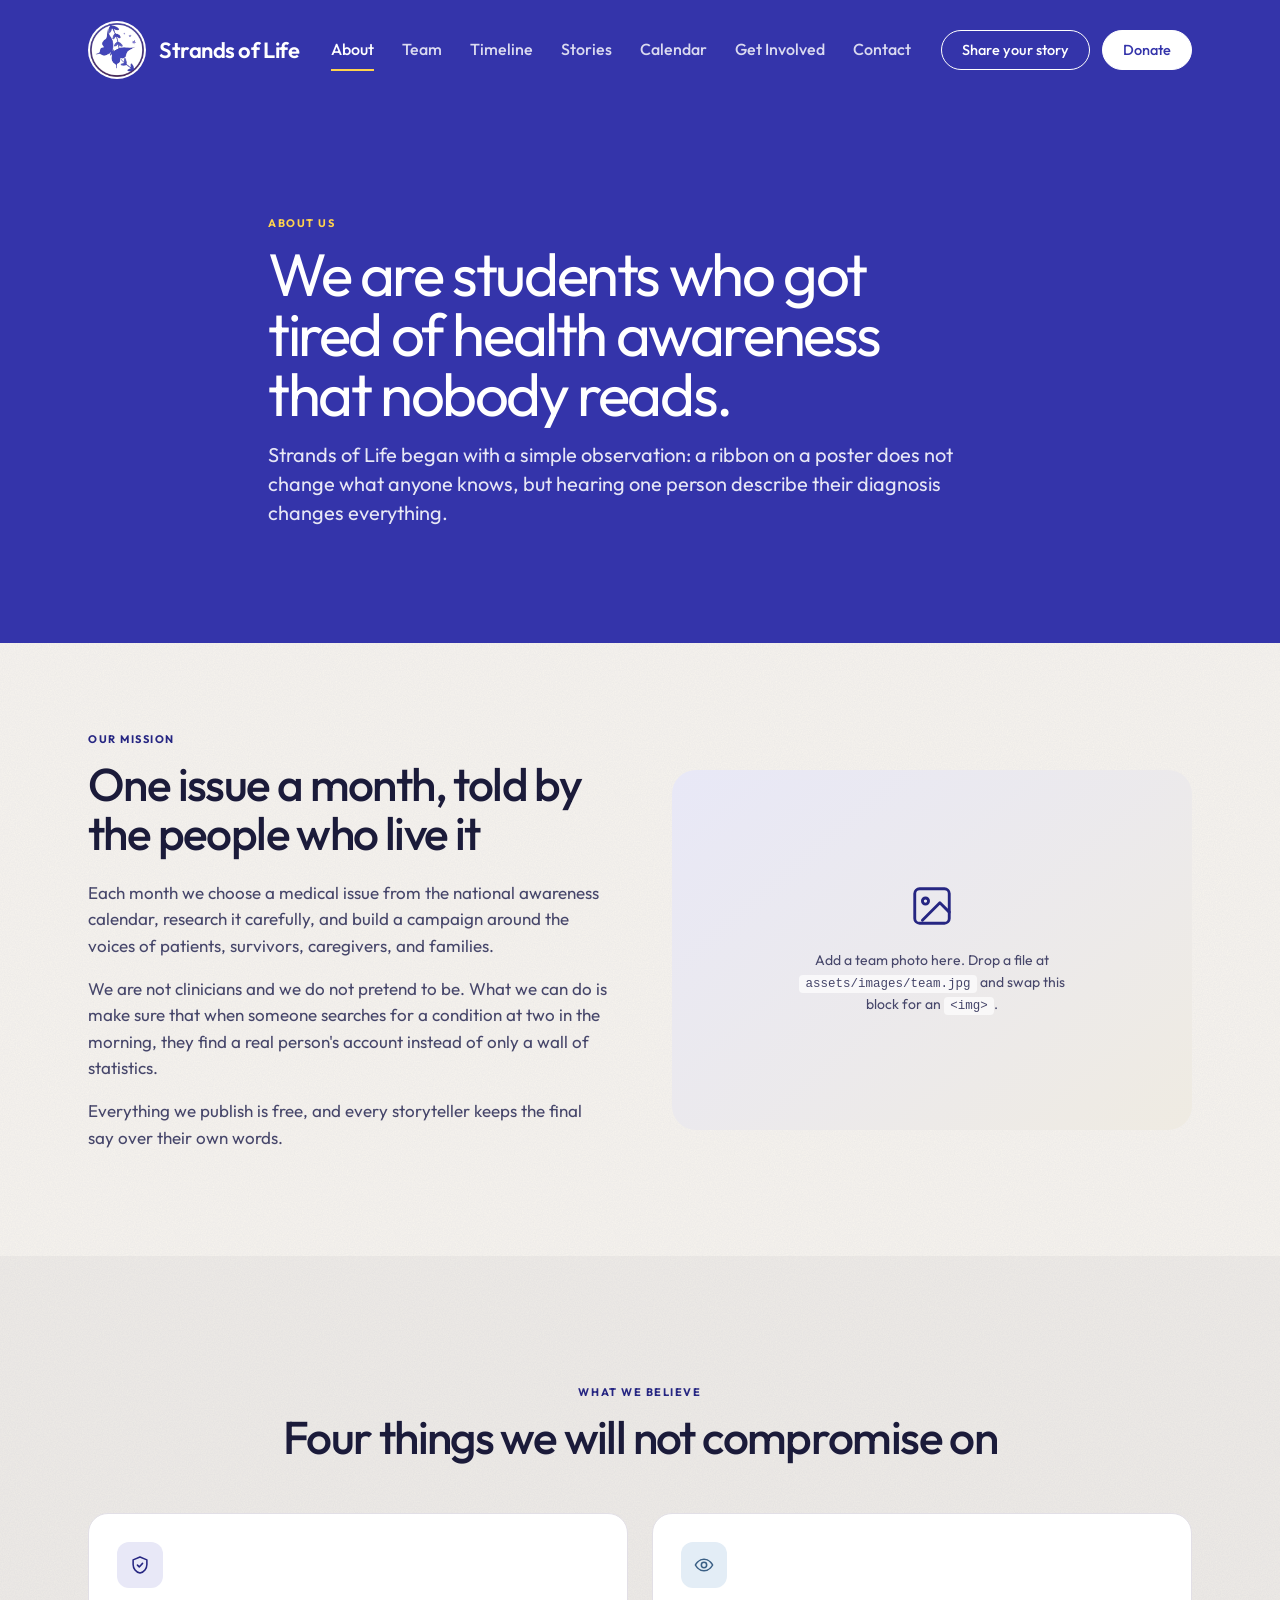
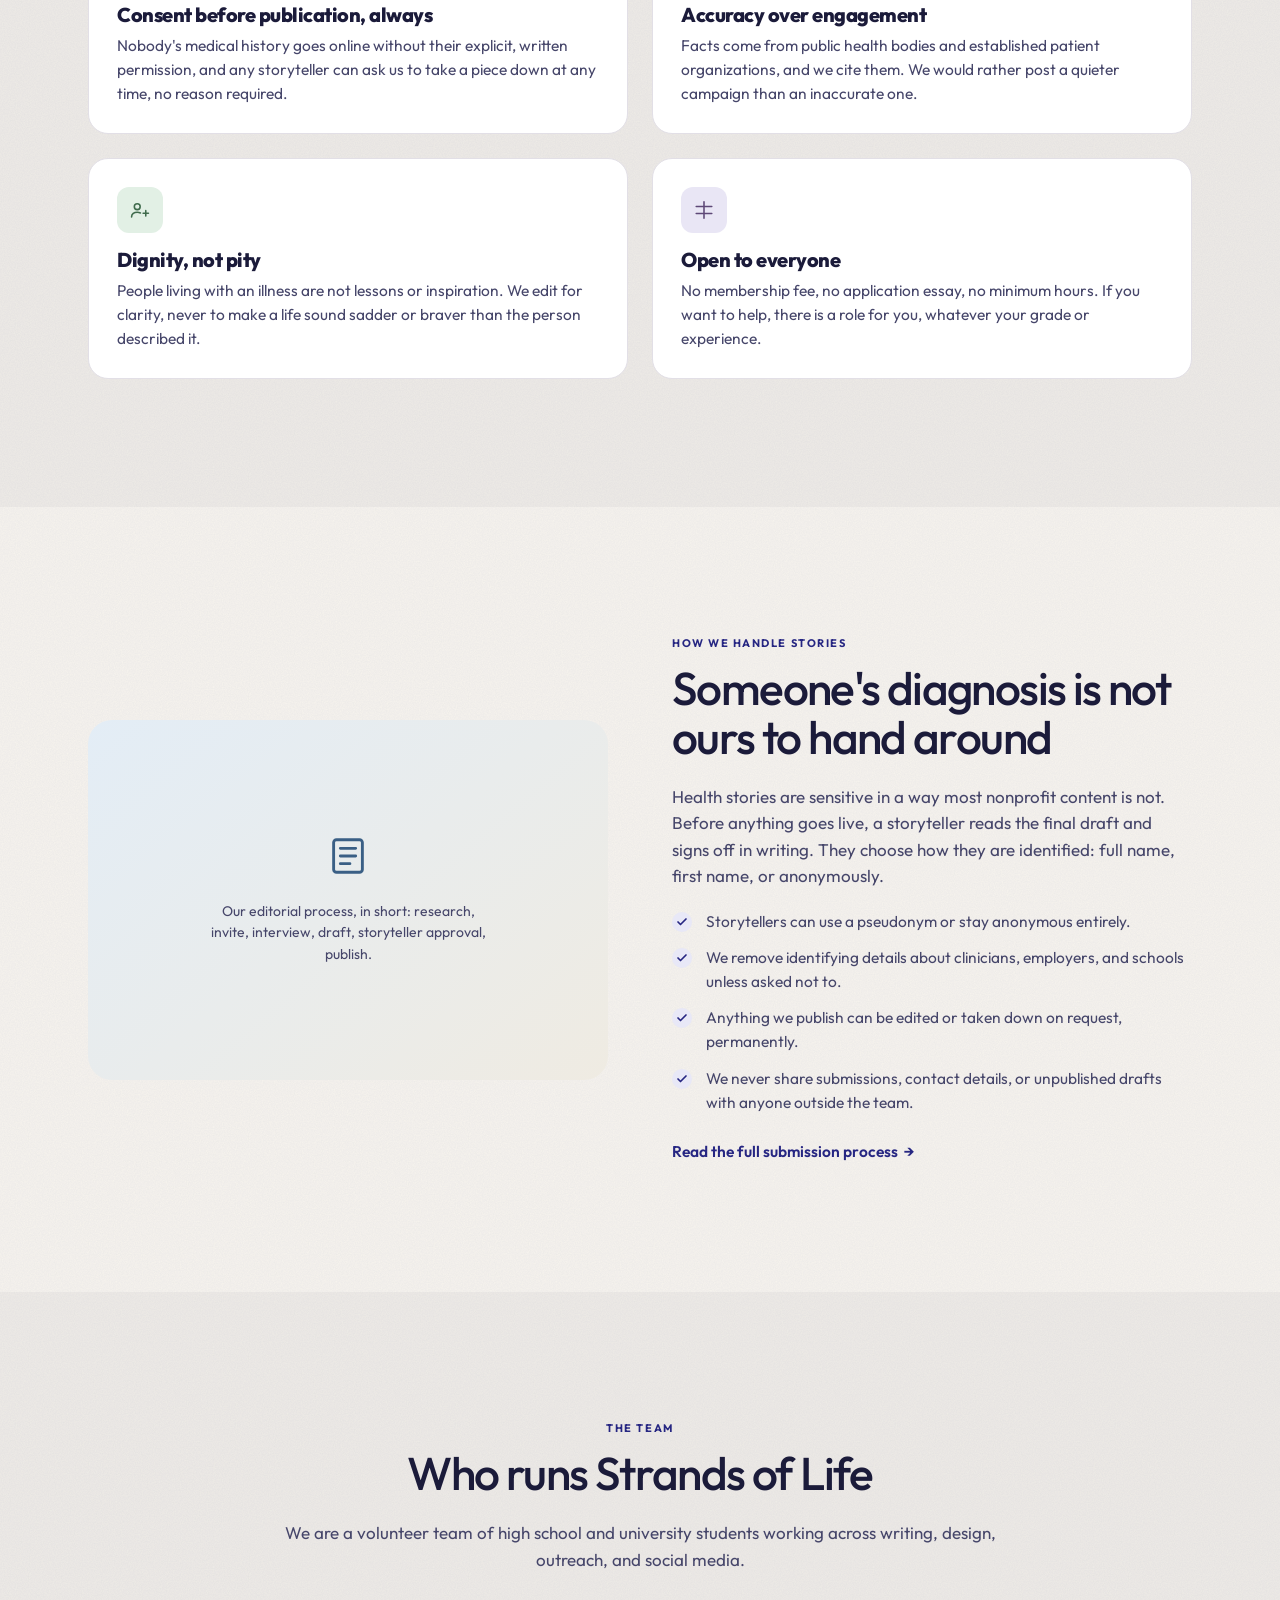
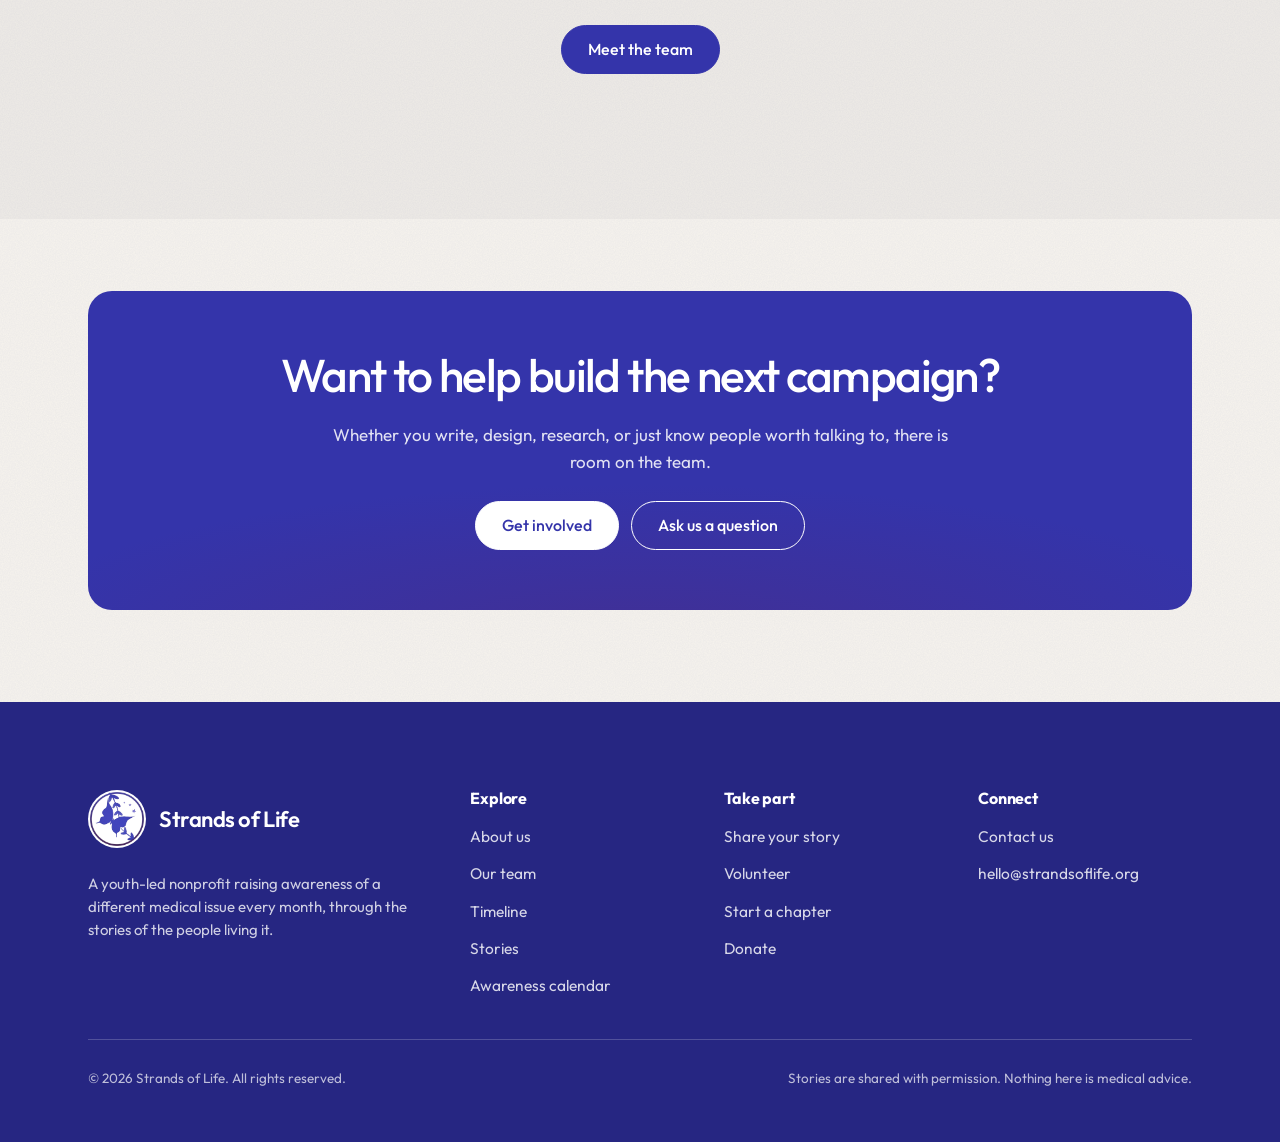
==== about.html @ f88068ee "Add the poster photos to the October 14 timeline entry The group photo with every poster leads the c" ====
<!DOCTYPE html>
<html lang="en">
<head>
<meta charset="UTF-8">
<meta name="viewport" content="width=device-width, initial-scale=1.0">
<title>About · Strands of Life</title>
<meta name="description" content="Who we are, what we believe, and how we handle the medical stories people trust us with.">
<link rel="icon" type="image/png" href="assets/images/logo.png">
<link rel="apple-touch-icon" href="assets/images/logo.png">
<link rel="preconnect" href="https://fonts.googleapis.com">
<link rel="preconnect" href="https://fonts.gstatic.com" crossorigin>
<link href="https://fonts.googleapis.com/css2?family=Outfit:wght@400;500;600;700;800&family=Libre+Baskerville:ital@1&display=swap" rel="stylesheet">
<meta name="theme-color" content="#3434AA">
<link rel="stylesheet" href="assets/css/style.css?v=9">
</head>
<body>

<a class="skip-link" href="#main-content">Skip to main content</a>

<header class="site-header">
  <nav class="nav">
    <a href="index.html" class="brand">
      <span class="brand-mark" aria-hidden="true"><img src="assets/images/logo.png" alt=""></span>
      Strands of Life
    </a>
    <ul class="nav-links">
      <li><a href="about.html">About</a></li>
      <li><a href="team.html">Team</a></li>
      <li><a href="timeline.html">Timeline</a></li>
      <li><a href="stories.html">Stories</a></li>
      <li><a href="calendar.html">Calendar</a></li>
      <li><a href="get-involved.html">Get Involved</a></li>
      <li><a href="contact.html">Contact</a></li>
      <li class="nav-only-mobile"><a href="share-your-story.html">Share your story</a></li>
      <li class="nav-only-mobile"><a href="get-involved.html">Join us</a></li>
      <li class="nav-only-mobile"><a href="https://hcb.hackclub.com/donations/start/strands-of-life" target="_blank" rel="noopener">Donate</a></li>
    </ul>
    <div class="nav-actions">
      <a href="share-your-story.html" class="btn btn-sm">Share your story</a>
      <a href="https://hcb.hackclub.com/donations/start/strands-of-life" class="btn btn-sm btn-donate" target="_blank" rel="noopener">Donate</a>
      <button class="nav-toggle" aria-label="Toggle menu" aria-expanded="false"><span></span></button>
    </div>
  </nav>
</header>

<main id="main-content">

  <section class="page-hero">
    <div class="container container-narrow">
      <p class="eyebrow">About us</p>
      <h1>We are students who got tired of health awareness that nobody reads.</h1>
      <p class="lede">Strands of Life began with a simple observation: a ribbon on a poster does not change what anyone knows, but hearing one person describe their diagnosis changes everything.</p>
    </div>
  </section>

  <section class="section-tight">
    <div class="container split">
      <div>
        <p class="eyebrow">Our mission</p>
        <h2>One issue a month, told by the people who live it</h2>
        <p>Each month we choose a medical issue from the national awareness calendar, research it carefully, and build a campaign around the voices of patients, survivors, caregivers, and families.</p>
        <p>We are not clinicians and we do not pretend to be. What we can do is make sure that when someone searches for a condition at two in the morning, they find a real person's account instead of only a wall of statistics.</p>
        <p>Everything we publish is free, and every storyteller keeps the final say over their own words.</p>
      </div>
      <div class="split-media">
        <div>
          <svg width="46" height="46" viewBox="0 0 24 24" fill="none" xmlns="http://www.w3.org/2000/svg">
            <rect x="3" y="3" width="18" height="18" rx="2.5" stroke="currentColor" stroke-width="1.5"/>
            <circle cx="8.6" cy="9.4" r="1.6" stroke="currentColor" stroke-width="1.5"/>
            <path d="M21 15.2l-4.9-4.9L7 19.4" stroke="currentColor" stroke-width="1.5" stroke-linecap="round" stroke-linejoin="round"/>
          </svg>
          <p>Add a team photo here. Drop a file at <code>assets/images/team.jpg</code> and swap this block for an <code>&lt;img&gt;</code>.</p>
        </div>
      </div>
    </div>
  </section>

  <section class="section section-alt">
    <div class="container">
      <div class="section-head center">
        <p class="eyebrow no-rule">What we believe</p>
        <h2>Four things we will not compromise on</h2>
      </div>

      <div class="grid cols-2">
        <article class="card reveal">
          <div class="card-icon" aria-hidden="true">
            <svg width="22" height="22" viewBox="0 0 24 24" fill="none" xmlns="http://www.w3.org/2000/svg">
              <path d="M12 3.2 4.5 6.4v5c0 4.4 3.1 8.4 7.5 9.4 4.4-1 7.5-5 7.5-9.4v-5L12 3.2Z" stroke="currentColor" stroke-width="1.7" stroke-linejoin="round"/>
              <path d="M9.2 12.1l2 2 3.6-3.9" stroke="currentColor" stroke-width="1.7" stroke-linecap="round" stroke-linejoin="round"/>
            </svg>
          </div>
          <h3>Consent before publication, always</h3>
          <p>Nobody's medical history goes online without their explicit, written permission, and any storyteller can ask us to take a piece down at any time, no reason required.</p>
        </article>

        <article class="card reveal">
          <div class="card-icon sky" aria-hidden="true">
            <svg width="22" height="22" viewBox="0 0 24 24" fill="none" xmlns="http://www.w3.org/2000/svg">
              <path d="M2.6 12S6 5.8 12 5.8 21.4 12 21.4 12 18 18.2 12 18.2 2.6 12 2.6 12Z" stroke="currentColor" stroke-width="1.7" stroke-linejoin="round"/>
              <circle cx="12" cy="12" r="2.9" stroke="currentColor" stroke-width="1.7"/>
            </svg>
          </div>
          <h3>Accuracy over engagement</h3>
          <p>Facts come from public health bodies and established patient organizations, and we cite them. We would rather post a quieter campaign than an inaccurate one.</p>
        </article>

        <article class="card reveal">
          <div class="card-icon sage" aria-hidden="true">
            <svg width="22" height="22" viewBox="0 0 24 24" fill="none" xmlns="http://www.w3.org/2000/svg">
              <circle cx="9" cy="8.4" r="3.2" stroke="currentColor" stroke-width="1.7"/>
              <path d="M2.8 19.6c0-3.3 2.8-5.2 6.2-5.2 1.3 0 2.5.3 3.5.8" stroke="currentColor" stroke-width="1.7" stroke-linecap="round"/>
              <path d="M15.4 15.6h5.8M18.3 12.7v5.8" stroke="currentColor" stroke-width="1.7" stroke-linecap="round"/>
            </svg>
          </div>
          <h3>Dignity, not pity</h3>
          <p>People living with an illness are not lessons or inspiration. We edit for clarity, never to make a life sound sadder or braver than the person described it.</p>
        </article>

        <article class="card reveal">
          <div class="card-icon plum" aria-hidden="true">
            <svg width="22" height="22" viewBox="0 0 24 24" fill="none" xmlns="http://www.w3.org/2000/svg">
              <path d="M12 3v18M3.5 8.2h17M3.5 15.8h17" stroke="currentColor" stroke-width="1.7" stroke-linecap="round"/>
            </svg>
          </div>
          <h3>Open to everyone</h3>
          <p>No membership fee, no application essay, no minimum hours. If you want to help, there is a role for you, whatever your grade or experience.</p>
        </article>
      </div>
    </div>
  </section>

  <section class="section">
    <div class="container split">
      <div class="split-media" style="background: linear-gradient(140deg, var(--sky-tint), var(--bg-alt)); color: #3A5F85;">
        <div>
          <svg width="46" height="46" viewBox="0 0 24 24" fill="none" xmlns="http://www.w3.org/2000/svg">
            <path d="M6 3.5h12a1.5 1.5 0 0 1 1.5 1.5v14a1.5 1.5 0 0 1-1.5 1.5H6A1.5 1.5 0 0 1 4.5 19V5A1.5 1.5 0 0 1 6 3.5Z" stroke="currentColor" stroke-width="1.5"/>
            <path d="M8 8h8M8 12h8M8 16h5" stroke="currentColor" stroke-width="1.5" stroke-linecap="round"/>
          </svg>
          <p>Our editorial process, in short: research, invite, interview, draft, storyteller approval, publish.</p>
        </div>
      </div>
      <div>
        <p class="eyebrow">How we handle stories</p>
        <h2>Someone's diagnosis is not ours to hand around</h2>
        <p>Health stories are sensitive in a way most nonprofit content is not. Before anything goes live, a storyteller reads the final draft and signs off in writing. They choose how they are identified: full name, first name, or anonymously.</p>
        <ul class="check-list" style="margin: 20px 0 24px;">
          <li>Storytellers can use a pseudonym or stay anonymous entirely.</li>
          <li>We remove identifying details about clinicians, employers, and schools unless asked not to.</li>
          <li>Anything we publish can be edited or taken down on request, permanently.</li>
          <li>We never share submissions, contact details, or unpublished drafts with anyone outside the team.</li>
        </ul>
        <a href="share-your-story.html" class="link-arrow">Read the full submission process</a>
      </div>
    </div>
  </section>

  <section class="section section-alt">
    <div class="container">
      <div class="section-head center">
        <p class="eyebrow no-rule">The team</p>
        <h2>Who runs Strands of Life</h2>
        <p>We are a volunteer team of high school and university students working across writing, design, outreach, and social media.</p>
      </div>

      <p class="text-center reveal"><a href="team.html" class="btn btn-primary">Meet the team</a></p>
    </div>
  </section>

  <section class="section-tight" style="padding: 72px 0 92px;">
    <div class="container">
      <div class="cta-band reveal">
        <h2>Want to help build the next campaign?</h2>
        <p>Whether you write, design, research, or just know people worth talking to, there is room on the team.</p>
        <div class="cta-actions">
          <a href="get-involved.html" class="btn btn-accent">Get involved</a>
          <a href="contact.html" class="btn btn-light">Ask us a question</a>
        </div>
      </div>
    </div>
  </section>

</main>

<footer class="site-footer">
  <div class="container">
    <div class="footer-grid">
      <div>
        <a href="index.html" class="brand">
          <span class="brand-mark" aria-hidden="true"><img src="assets/images/logo.png" alt=""></span>
          Strands of Life
        </a>
        <p class="footer-blurb">A youth-led nonprofit raising awareness of a different medical issue every month, through the stories of the people living it.</p>
      </div>
      <div class="footer-col">
        <h4>Explore</h4>
        <ul>
          <li><a href="about.html">About us</a></li>
          <li><a href="team.html">Our team</a></li>
          <li><a href="timeline.html">Timeline</a></li>
          <li><a href="stories.html">Stories</a></li>
          <li><a href="calendar.html">Awareness calendar</a></li>
        </ul>
      </div>
      <div class="footer-col">
        <h4>Take part</h4>
        <ul>
          <li><a href="share-your-story.html">Share your story</a></li>
          <li><a href="get-involved.html">Volunteer</a></li>
          <li><a href="get-involved.html#chapters">Start a chapter</a></li>
          <li><a href="https://hcb.hackclub.com/donations/start/strands-of-life" target="_blank" rel="noopener">Donate</a></li>
        </ul>
      </div>
      <div class="footer-col">
        <h4>Connect</h4>
        <ul>
          <li><a href="contact.html">Contact us</a></li>
          <li><a href="mailto:hello@strandsoflife.org">hello@strandsoflife.org</a></li>
        </ul>
      </div>
    </div>
    <div class="footer-bottom">
      <p>&copy; <span data-year>2026</span> Strands of Life. All rights reserved.</p>
      <p>Stories are shared with permission. Nothing here is medical advice.</p>
    </div>
  </div>
</footer>

<script src="assets/js/main.js?v=3" defer></script>
<script src="assets/js/analytics.js?v=2" defer></script>
</body>
</html>
---- assets/css/style.css ----
/* ==========================================================================
   Strands of Life — stylesheet

   One geometric sans (Outfit) from the 62px hero down to 11px labels, a serif
   italic (Libre Baskerville) for pull quotes and nothing else, pill buttons,
   and a page built as a sequence of full-bleed colour bands: indigo, paper,
   indigo, paper. The indigo is the logo's own — sampled from the butterfly —
   and the gold is the one loud accent, spent on big numbers, one word in a
   heading and the outline of the action cards.

   Everything colour lives in :root; retoning the site is an edit to the three
   --brand lines. The month tones (rose / sage / sky / plum) are deliberately
   outside the brand palette: a story tag and a calendar card need to be
   tellable apart at a glance.
   ========================================================================== */

:root {
  /* ---------- palette ---------- */
  /* Sampled from the mark: the butterfly is #3030A8, the ring runs to violet. */
  --brand: #3434AA;
  --brand-deep: #262682;
  --brand-darkest: #171756;
  /* The ring's violet, for the deeper sweep behind the action cards. */
  --violet: #4A2C86;
  /* Gold: numbers, the highlighted word in a heading, the card outlines. Rare
     on purpose — it stops working the moment it is a texture. */
  --gold: #FFD34D;
  --gold-deep: #E6B33F;

  /* Warm paper with a faint grain, so the light sections read as paper next
     to the indigo rather than as a blank screen. */
  --bg: #F7F4EE;
  --bg-alt: #EFEBE2;
  --paper: #FFFFFF;
  --ink: #1B1B3A;
  --ink-soft: #46466A;
  /* 5.2:1 on --bg: dates, captions, hints. */
  --muted: #62628A;
  --line: #E2DFE6;
  --line-strong: #CBC8D4;

  --accent: var(--brand);
  --accent-dark: var(--brand-deep);
  --accent-tint: #E8E8F7;

  /* Amber is kept for notices only — placeholder warnings and the crisis
     line — so a warning never reads as brand decoration. Distinct from the
     gold: darker, oranger, and always behind an icon in a bordered box. */
  --warn: #D99423;
  --warn-tint: #FBEDD3;
  --warn-line: #E6CFA3;
  --warn-ink: #6E4E12;

  /* Month tones. Each -ink clears 4.5:1 on its tint. */
  --rose: #C9636B;  --rose-tint: #FBE6E7;  --rose-ink: #A0454D;
  --sage: #5C8A6A;  --sage-tint: #E2F0E5;  --sage-ink: #3F6B4C;
  --sky: #4E7BA8;   --sky-tint: #E3EDF6;   --sky-ink: #3A5F85;
  --plum: #6E63A8;  --plum-tint: #E9E6F5;  --plum-ink: #5E4877;

  /* Rounder than before, and one big radius for anything photographic. */
  --radius-sm: 8px;
  --radius-md: 14px;
  --radius-lg: 20px;
  --radius-photo: 24px;
  --radius-pill: 30px;

  --shadow-sm: 0 1px 2px rgba(27, 27, 58, 0.04), 0 2px 8px rgba(27, 27, 58, 0.05);
  --shadow-md: 0 2px 6px rgba(27, 27, 58, 0.05), 0 12px 30px rgba(27, 27, 58, 0.08);
  --shadow-lg: 0 4px 10px rgba(27, 27, 58, 0.06), 0 24px 56px rgba(27, 27, 58, 0.12);

  --container: 1160px;

  --font-display: "Outfit", -apple-system, BlinkMacSystemFont, "Segoe UI", sans-serif;
  --font-body: "Outfit", -apple-system, BlinkMacSystemFont, "Segoe UI", sans-serif;
  /* The counterpoint. Italic, and only ever on a pull quote. */
  --font-serif: "Libre Baskerville", Georgia, "Times New Roman", serif;
}

* { box-sizing: border-box; }
html { scroll-behavior: smooth; }

/* ---------- accessibility ---------- */
:focus-visible { outline: 3px solid var(--gold); outline-offset: 3px; border-radius: 4px; }
.skip-link {
  position: absolute; left: 12px; top: -100px; z-index: 200;
  background: var(--brand-deep); color: #fff; padding: 12px 20px;
  border-radius: var(--radius-sm); font-size: 14.5px; font-weight: 600; transition: top 0.15s ease;
}
.skip-link:focus { top: 12px; }

@media (prefers-reduced-motion: reduce) {
  html { scroll-behavior: auto; }
  *, *::before, *::after {
    animation-duration: 0.01ms !important; animation-iteration-count: 1 !important;
    transition-duration: 0.01ms !important; scroll-behavior: auto !important;
  }
  .reveal { opacity: 1; transform: none; }
}

body {
  margin: 0;
  background-color: var(--bg);
  /* The grain: tiled fractal noise at ~7% over the paper. Only ever visible
     on the light sections; the indigo bands paint over it. */
  background-image: url("data:image/svg+xml,%3Csvg xmlns='http://www.w3.org/2000/svg' width='220' height='220'%3E%3Cfilter id='n'%3E%3CfeTurbulence type='fractalNoise' baseFrequency='0.85' numOctaves='2' stitchTiles='stitch'/%3E%3CfeColorMatrix values='0 0 0 0 0.1 0 0 0 0 0.1 0 0 0 0 0.25 0 0 0 0.07 0'/%3E%3C/filter%3E%3Crect width='100%25' height='100%25' filter='url(%23n)'/%3E%3C/svg%3E");
  color: var(--ink-soft);
  font-family: var(--font-body);
  font-size: 17px;
  line-height: 1.55;
  -webkit-font-smoothing: antialiased;
}
img { max-width: 100%; display: block; }

/* Big headings are light, not heavy: at 40–60px a regular weight with tight
   tracking reads as big and airy. Weight comes back as size drops, so card
   titles at 18–21px are extrabold. */
h1, h2, h3, h4 { font-family: var(--font-display); color: var(--ink); line-height: 1.05; margin: 0 0 0.5em; letter-spacing: -0.03em; }
h1 { font-size: clamp(38px, 5.2vw, 60px); font-weight: 400; letter-spacing: -0.04em; line-height: 1.0; }
h2 { font-size: clamp(30px, 4vw, 46px); font-weight: 500; letter-spacing: -0.035em; }
h3 { font-size: 20px; font-weight: 800; letter-spacing: -0.025em; }
h4 { font-weight: 700; letter-spacing: -0.02em; }
p { margin: 0 0 1em; }
a { color: inherit; text-decoration: none; }

.container { max-width: var(--container); margin: 0 auto; padding: 0 28px; }
.container-narrow { max-width: 800px; }

/* ---------- utility ---------- */
/* A small caps label above a card title or block: "OUR MISSION", "CHAPTERS". */
.eyebrow {
  display: block; font-family: var(--font-display); font-size: 11px; font-weight: 700;
  letter-spacing: 0.14em; text-transform: uppercase; color: var(--accent-dark); margin: 0 0 12px;
}
.lede { font-size: 20px; line-height: 1.45; color: var(--ink-soft); max-width: 62ch; }

/* Sections are tall. The alternation of indigo / paper does the separating,
   so there are no rules between them. */
.section { padding: clamp(80px, 10vw, 140px) 0; }
.section-tight { padding: clamp(56px, 7vw, 88px) 0; }
.section-alt { background: rgba(27, 27, 58, 0.04); }
.section-paper { background: var(--paper); }
/* Indigo band: everything on it is white. */
.section-brand { background: var(--brand); color: #fff; }
.section-brand h1, .section-brand h2, .section-brand h3, .section-brand h4 { color: #fff; }
.section-brand p, .section-brand .lede { color: rgba(255, 255, 255, 0.88); }
.section-brand .eyebrow { color: var(--gold); }
/* One word in gold, per heading, on dark grounds only. Plain <em>. */
.hero-banner h1 em, .section-brand h2 em, .page-hero h1 em, .cta-band h2 em, .action-section h2 em { font-style: normal; color: var(--gold); }

.section-head { max-width: 720px; margin-bottom: 52px; }
.section-head.center { margin-left: auto; margin-right: auto; text-align: center; }
.section-head p:last-child { margin-bottom: 0; }
.text-center { text-align: center; }

/* ---------- buttons ---------- */
/* Pills, all of them. 1px border on every variant so filled and outlined sit
   at the same height; no shadow, no hover lift. */
.btn {
  display: inline-flex; align-items: center; justify-content: center; gap: 8px;
  padding: 14px 26px; border-radius: var(--radius-pill);
  font-family: var(--font-display); font-weight: 500; font-size: 16px; line-height: 1.2;
  border: 1px solid transparent; cursor: pointer; white-space: nowrap;
  transition: background 0.15s ease, border-color 0.15s ease, color 0.15s ease;
}
.btn-primary, .btn-accent { background: var(--accent); color: #fff; border-color: var(--accent); }
.btn-primary:hover, .btn-accent:hover { background: var(--accent-dark); border-color: var(--accent-dark); }
.btn-outline { background: transparent; color: var(--ink); border-color: var(--ink); }
.btn-outline:hover { background: var(--ink); color: #fff; }
/* On a dark ground: outlined white, and solid white with indigo text. */
.btn-light, .btn-on-dark { background: transparent; color: #fff; border-color: #fff; }
.btn-light:hover, .btn-on-dark:hover { background: #fff; color: var(--brand); }
.btn-on-image { background: #fff; color: var(--brand); border-color: #fff; }
.btn-on-image:hover { background: var(--gold); border-color: var(--gold); color: var(--brand-darkest); }
.section-brand .btn-outline { color: #fff; border-color: #fff; }
.section-brand .btn-outline:hover { background: #fff; color: var(--brand); }
.section-brand .btn-primary, .section-brand .btn-accent { background: #fff; color: var(--brand); border-color: #fff; }
.section-brand .btn-primary:hover, .section-brand .btn-accent:hover { background: var(--gold); border-color: var(--gold); color: var(--brand-darkest); }
.btn-sm { padding: 10px 20px; font-size: 14.5px; }
.btn-block { width: 100%; white-space: normal; text-align: center; }

.link-arrow { display: inline-flex; align-items: center; gap: 6px; font-weight: 600; font-size: 15.5px; color: var(--accent-dark); }
.link-arrow::after { content: "\2192"; transition: transform 0.16s ease; }
.link-arrow:hover::after { transform: translateX(3px); }

/* ---------- header / nav ---------- */
/* Solid indigo bar, 100px, white throughout. */
.site-header { position: sticky; top: 0; z-index: 100; background: var(--brand); }
.nav { max-width: var(--container); margin: 0 auto; padding: 21px 28px; display: flex; align-items: center; gap: 24px; }
.brand { display: inline-flex; align-items: center; gap: 13px; font-family: var(--font-display); font-weight: 600; font-size: 22px; letter-spacing: -0.02em; color: #fff; white-space: nowrap; }
/* The mark's outer edge is its violet ring, so the cropped PNG is itself the
   disc: it fills the box with a 2px inset that keeps antialiasing off the
   edge, and the white behind it fills the ring's interior. Never recolour it. */
.brand-mark { width: 58px; height: 58px; border-radius: 50%; background: #fff; display: grid; place-items: center; flex: none; overflow: hidden; position: relative; }
.brand-mark img { position: absolute; inset: 0; width: 100%; height: 100%; object-fit: contain; padding: 2px; max-width: none; }
.nav-links { list-style: none; display: flex; gap: 28px; margin: 0 auto 0 8px; padding: 0; }
.nav-links a { display: inline-flex; align-items: center; padding: 8px 0; border-bottom: 2px solid transparent; font-size: 16px; font-weight: 500; color: rgba(255, 255, 255, 0.82); transition: color 0.15s ease, border-color 0.15s ease; }
.nav-links a:hover, .nav-links a.is-active { color: #fff; border-color: var(--gold); }
.nav-actions { display: flex; align-items: center; gap: 12px; }
.nav-actions .btn { color: #fff; border-color: #fff; background: transparent; }
.nav-actions .btn:hover { background: #fff; color: var(--brand); }
.nav-toggle { display: none; width: 42px; height: 42px; border: 1px solid rgba(255, 255, 255, 0.5); border-radius: var(--radius-sm); background: transparent; cursor: pointer; position: relative; }
.nav-toggle span, .nav-toggle span::before, .nav-toggle span::after {
  position: absolute; left: 50%; width: 18px; height: 2px; background: #fff; border-radius: 2px;
  transform: translateX(-50%); transition: transform 0.18s ease, opacity 0.18s ease;
}
.nav-toggle span { top: 50%; margin-top: -1px; }
.nav-toggle span::before { content: ""; top: -6px; left: 0; transform: none; }
.nav-toggle span::after { content: ""; top: 6px; left: 0; transform: none; }
.nav-open .nav-toggle span { background: transparent; }
.nav-open .nav-toggle span::before { transform: translateY(6px) rotate(45deg); }
.nav-open .nav-toggle span::after { transform: translateY(-6px) rotate(-45deg); }
.nav-only-mobile { display: none; }

/* ---------- the mark as a watermark ---------- */
/* The one image the site has, used faint and white behind the dark bands.
   A background rather than an <img>, so it never collides with the tile
   rules that position a real photograph. */
.tile-mark {
  position: absolute; z-index: -1; pointer-events: none; user-select: none;
  background: url("../images/logo.png") center / contain no-repeat;
  filter: brightness(0) invert(1);
}

/* ---------- homepage hero (indigo band, no photograph) ---------- */
.hero-banner {
  position: relative; isolation: isolate; overflow: hidden;
  background: var(--brand); color: #fff;
  padding: clamp(72px, 9vw, 120px) 0 clamp(88px, 10vw, 128px);
}
.hero-mark {
  position: absolute; z-index: -1; right: -6%; top: -12%;
  width: clamp(420px, 52vw, 760px); aspect-ratio: 1; opacity: 0.09;
  filter: brightness(0) invert(1); pointer-events: none; user-select: none;
}
.hero-mark img { width: 100%; height: 100%; object-fit: contain; }
.hero-banner::after {
  content: ""; position: absolute; inset: 0; z-index: -2; pointer-events: none;
  background: radial-gradient(900px 600px at 85% 20%, rgba(74, 44, 134, 0.55), transparent 70%);
}
.hero-grid { position: relative; display: grid; grid-template-columns: 1.15fr 0.85fr; gap: clamp(36px, 5vw, 72px); align-items: center; }
.hero-banner h1 { color: #fff; font-size: clamp(40px, 5.4vw, 62px); margin-bottom: 26px; text-wrap: balance; }
.hero-banner .eyebrow { color: var(--gold); }
.hero-banner .lede { color: rgba(255, 255, 255, 0.9); margin-bottom: 34px; }
.hero-actions { display: flex; flex-wrap: wrap; gap: 14px; }
.hero-banner .btn-outline { color: #fff; border-color: #fff; }
.hero-banner .btn-outline:hover { background: #fff; color: var(--brand); }
.hero-fineprint { position: absolute; right: 28px; bottom: 24px; margin: 0; font-size: 12.5px; color: rgba(255, 255, 255, 0.72); max-width: 340px; text-align: right; }
@media (max-width: 900px) {
  .hero-banner { display: flex; flex-wrap: wrap; }
  .hero-banner > .container { flex-basis: 100%; }
  .hero-fineprint { position: static; flex-basis: 100%; text-align: left; max-width: none; margin: 28px 0 0; padding: 0 28px; }
}

/* ---------- spotlight (this month's focus) ---------- */
/* Sits in the hero, on white, with the gold rule along its top edge. */
.spotlight { position: relative; background: var(--paper); color: var(--ink-soft); border-radius: var(--radius-photo); padding: 34px 32px 30px; box-shadow: 0 24px 60px rgba(23, 23, 86, 0.35); overflow: hidden; }
.spotlight::before { content: ""; position: absolute; left: 0; right: 0; top: 0; height: 6px; background: var(--gold); }
.spotlight-top { display: flex; align-items: center; justify-content: space-between; gap: 14px; margin-bottom: 16px; }
.spotlight-month { font-family: var(--font-display); font-size: 11px; font-weight: 700; letter-spacing: 0.14em; text-transform: uppercase; color: var(--accent-dark); }
.spotlight h2 { font-size: clamp(26px, 2.6vw, 34px); font-weight: 600; letter-spacing: -0.03em; margin-bottom: 12px; color: var(--ink); }
.spotlight p { font-size: 16px; margin-bottom: 18px; }
.spotlight-ribbon { width: 44px; height: 44px; border-radius: 50%; display: grid; place-items: center; background: var(--accent-tint); color: var(--accent-dark); flex: none; }

/* ---------- inner page header ---------- */
/* Every inner page opens on an indigo band, so the nav runs straight into it. */
.page-hero { background: var(--brand); color: #fff; padding: clamp(72px, 9vw, 120px) 0 clamp(64px, 8vw, 96px); }
.page-hero h1 { color: #fff; margin-bottom: 16px; max-width: 20ch; text-wrap: balance; }
.page-hero .lede { color: rgba(255, 255, 255, 0.88); }
.page-hero .eyebrow { color: var(--gold); }

/* ---------- badges & pills ---------- */
.pill { display: inline-flex; align-items: center; gap: 6px; padding: 5px 12px; border-radius: var(--radius-pill); font-family: var(--font-display); font-size: 11.5px; font-weight: 700; letter-spacing: 0.06em; text-transform: uppercase; background: var(--accent-tint); color: var(--accent-dark); }
.pill-rose { background: var(--rose-tint); color: var(--rose-ink); }
.pill-sage { background: var(--sage-tint); color: var(--sage-ink); }
.pill-sky { background: var(--sky-tint); color: var(--sky-ink); }
.pill-plum { background: var(--plum-tint); color: var(--plum-ink); }
.pill-quiet { background: var(--bg-alt); color: var(--ink-soft); }

/* ---------- grids & cards ---------- */
.grid { display: grid; gap: 24px; }
.cols-2 { grid-template-columns: repeat(2, 1fr); }
.cols-3 { grid-template-columns: repeat(3, 1fr); }
.cols-4 { grid-template-columns: repeat(4, 1fr); }
.card { background: var(--paper); border: 1px solid var(--line); border-radius: var(--radius-lg); padding: 28px; transition: transform 0.2s ease, box-shadow 0.2s ease, border-color 0.2s ease; }
.card h3 { margin-bottom: 8px; }
.card p { font-size: 15.5px; }
.card p:last-child { margin-bottom: 0; }
.card-hover:hover { transform: translateY(-3px); box-shadow: var(--shadow-md); border-color: var(--line-strong); }
.card-icon { width: 46px; height: 46px; border-radius: 12px; display: grid; place-items: center; background: var(--accent-tint); color: var(--accent-dark); margin-bottom: 16px; }
.card-icon.rose { background: var(--rose-tint); color: var(--rose-ink); }
.card-icon.sage { background: var(--sage-tint); color: var(--sage-ink); }
.card-icon.sky { background: var(--sky-tint); color: var(--sky-ink); }
.card-icon.plum { background: var(--plum-tint); color: var(--plum-ink); }

/* ---------- pull quote (serif italic; the one place the second face appears) ---------- */
.pullquote { max-width: 900px; margin: 0 auto; text-align: center; }
.pullquote blockquote { margin: 0 0 22px; }
.pullquote blockquote p { font-family: var(--font-serif); font-style: italic; font-size: clamp(24px, 3vw, 40px); line-height: 1.3; letter-spacing: -0.012em; color: var(--brand-deep); margin: 0; text-wrap: pretty; }
.pullquote figcaption { font-size: 15px; color: var(--muted); }
.pullquote figcaption strong { display: block; color: var(--ink); font-weight: 700; }
.quote-card { background: var(--paper); border: 1px solid var(--line); border-radius: var(--radius-photo); padding: 36px 40px; }
.quote-card blockquote { margin: 0 0 14px; font-family: var(--font-serif); font-style: italic; font-size: clamp(20px, 2.2vw, 26px); line-height: 1.4; color: var(--brand-deep); }
.quote-card cite { font-style: normal; font-size: 14px; color: var(--muted); }

/* ---------- stat mosaic (indigo tiles, huge gold numbers) ---------- */
/* Edge to edge, no gaps. There is no photography yet, so each tile carries a
   month tone under the indigo and the mark as a watermark. To put a
   photograph under a tile, add an <img> as its first child; the overlay is
   the same either way. */
.stat-mosaic { display: grid; grid-template-columns: repeat(3, 1fr); background: var(--brand-deep); }
.stat-tile { position: relative; isolation: isolate; min-height: clamp(280px, 32vw, 420px); display: flex; flex-direction: column; justify-content: flex-end; padding: clamp(28px, 3.4vw, 48px); color: #fff; overflow: hidden; }
.stat-tile > img { position: absolute; inset: 0; width: 100%; height: 100%; object-fit: cover; z-index: -3; }
.stat-tile::before { content: ""; position: absolute; inset: 0; z-index: -4; background: linear-gradient(160deg, var(--tone, var(--violet)), var(--brand-deep)); }
.stat-tile::after { content: ""; position: absolute; inset: 0; z-index: -2; background: linear-gradient(to top, rgba(23, 23, 86, 0.6), rgba(23, 23, 86, 0) 60%), var(--brand); mix-blend-mode: multiply; opacity: 0.82; }
.stat-tile.rose { --tone: var(--rose); } .stat-tile.sage { --tone: var(--sage); } .stat-tile.sky { --tone: var(--sky); } .stat-tile.plum { --tone: var(--plum); }
.stat-tile .tile-mark { right: -14%; top: -18%; width: 70%; aspect-ratio: 1; opacity: 0.14; }
.stat-num { font-family: var(--font-display); font-size: clamp(64px, 7.6vw, 104px); font-weight: 800; line-height: 0.9; letter-spacing: -0.05em; color: var(--gold); margin-bottom: 12px; }
.stat-label { font-size: clamp(16px, 1.5vw, 19px); font-weight: 500; line-height: 1.3; max-width: 24ch; margin: 0; color: #fff; }
/* The older figures strip, kept for any page still using it. */
.stat-strip { display: grid; gap: 24px; }
.stat-cell .stat-num { font-size: clamp(42px, 5vw, 58px); color: var(--brand-deep); }
.stat-cell .stat-label { color: var(--muted); font-size: 15px; }

/* ---------- steps ---------- */
/* Plain numerals, set large: the order is real information, so the number
   stays, but not in a circle. */
.steps { counter-reset: step; display: grid; gap: 28px; }
.step { display: grid; grid-template-columns: 56px 1fr; gap: 18px; align-items: start; }
.step-num { counter-increment: step; font-family: var(--font-display); font-size: 40px; font-weight: 800; line-height: 1; letter-spacing: -0.04em; color: var(--brand); }
.step-num::before { content: counter(step); }
.step h3 { margin: 4px 0 6px; }
.step p { margin-bottom: 0; font-size: 15.5px; }
.section-brand .step-num { color: var(--gold); }

/* ---------- twelve-month marquee (indigo strip) ---------- */
/* One scrolling row of the year's focuses, rendered from AWARENESS_MONTHS by
   main.js, which also clones the set and sets .is-live. Until then the names
   wrap as a centred row. */
.month-marquee { position: relative; padding: 26px 0; background: var(--brand-deep); color: #fff; }
.month-marquee .marquee-track { display: flex; flex-wrap: wrap; justify-content: center; gap: 16px 40px; margin: 0; padding: 0; list-style: none; }
.month-marquee .marquee-track li { font-family: var(--font-display); font-size: clamp(17px, 2vw, 24px); font-weight: 500; letter-spacing: -0.02em; white-space: nowrap; display: flex; align-items: center; gap: 40px; }
.month-marquee .marquee-track li b { font-weight: 700; color: var(--gold); margin-right: 10px; }
.month-marquee .marquee-track li::after { content: ""; width: 8px; height: 8px; border-radius: 50%; background: var(--gold); flex: none; }
.month-marquee.is-live { overflow: hidden; -webkit-mask-image: linear-gradient(to right, transparent, #000 8%, #000 92%, transparent); mask-image: linear-gradient(to right, transparent, #000 8%, #000 92%, transparent); }
.month-marquee.is-live .marquee-track { flex-wrap: nowrap; justify-content: flex-start; width: max-content; gap: 40px; animation: marquee-drift 60s linear infinite; will-change: transform; }
@keyframes marquee-drift { from { transform: translate3d(0, 0, 0); } to { transform: translate3d(calc(-100% / 3), 0, 0); } }
.month-marquee.is-live:hover .marquee-track, .month-marquee.is-live:focus-within .marquee-track, .month-marquee.is-live.is-paused .marquee-track { animation-play-state: paused; }
.marquee-pause { position: absolute; top: 50%; right: 12px; transform: translateY(-50%); z-index: 3; min-width: 30px; height: 30px; padding: 0 9px; border-radius: 999px; border: 1px solid rgba(255, 255, 255, 0.4); background: rgba(255, 255, 255, 0.14); color: #fff; font-size: 11px; line-height: 1; cursor: pointer; display: flex; align-items: center; justify-content: center; }
.marquee-pause:hover { background: rgba(255, 255, 255, 0.24); border-color: #fff; }
@media (prefers-reduced-motion: reduce) { .month-marquee.is-live .marquee-track { animation: none; } .month-marquee.is-live { overflow-x: auto; } }

/* ---------- awareness calendar ---------- */
.month-grid { display: grid; grid-template-columns: repeat(3, 1fr); gap: 22px; }
.month-card { position: relative; background: var(--paper); border: 1px solid var(--line); border-radius: var(--radius-lg); padding: 26px; transition: transform 0.2s ease, box-shadow 0.2s ease; }
.month-card:hover { transform: translateY(-3px); box-shadow: var(--shadow-md); }
.month-card .month-name { font-family: var(--font-display); font-size: 11px; font-weight: 700; letter-spacing: 0.14em; text-transform: uppercase; color: var(--muted); margin-bottom: 10px; }
.month-card h3 { font-size: 19px; margin-bottom: 8px; }
.month-card p { font-size: 15px; margin-bottom: 12px; }
.month-card .month-also { font-size: 13px; color: var(--muted); margin: 0; }
.month-card.is-current { border: 3px solid var(--gold); padding: 24px; }
.month-flag { display: none; position: absolute; top: -12px; left: 22px; padding: 4px 12px; border-radius: var(--radius-pill); background: var(--gold); color: var(--ink); font-family: var(--font-display); font-size: 11px; font-weight: 700; letter-spacing: 0.12em; text-transform: uppercase; }
.month-card.is-current .month-flag { display: block; }

/* ---------- stories ---------- */
.story-grid { display: grid; grid-template-columns: repeat(3, 1fr); gap: 24px; }
.story-card { display: flex; flex-direction: column; background: var(--paper); border: 1px solid var(--line); border-radius: var(--radius-photo); overflow: hidden; transition: transform 0.2s ease, box-shadow 0.2s ease; }
.story-card:hover { transform: translateY(-4px); box-shadow: var(--shadow-md); }
.story-thumb { height: 170px; background: linear-gradient(135deg, var(--accent-tint), var(--bg-alt)); display: grid; place-items: center; color: var(--accent-dark); }
.story-thumb.rose { background: linear-gradient(135deg, var(--rose-tint), var(--bg-alt)); color: var(--rose-ink); }
.story-thumb.sage { background: linear-gradient(135deg, var(--sage-tint), var(--bg-alt)); color: var(--sage-ink); }
.story-thumb.sky { background: linear-gradient(135deg, var(--sky-tint), var(--bg-alt)); color: var(--sky-ink); }
.story-thumb.plum { background: linear-gradient(135deg, var(--plum-tint), var(--bg-alt)); color: var(--plum-ink); }
.story-body { padding: 22px 24px 24px; display: flex; flex-direction: column; flex: 1; }
.story-body h3 { font-size: 19px; margin: 12px 0 8px; }
.story-body p { font-size: 15px; }
.story-meta { margin-top: auto; padding-top: 14px; font-size: 13.5px; color: var(--muted); border-top: 1px solid var(--line); }

/* ---------- notice ---------- */
.notice { display: flex; gap: 14px; align-items: flex-start; background: var(--warn-tint); border: 1px solid var(--warn-line); border-radius: var(--radius-md); padding: 16px 20px; font-size: 14.5px; color: var(--warn-ink); }
.notice svg { flex: none; margin-top: 2px; color: var(--warn); }
.notice p { margin: 0; }
.notice strong { color: #5A3F0C; }

/* ---------- lists ---------- */
.check-list { list-style: none; padding: 0; margin: 0; display: grid; gap: 12px; }
.check-list li { display: grid; grid-template-columns: 22px 1fr; gap: 12px; align-items: start; font-size: 15.5px; }
.check-list li::before { content: ""; width: 20px; height: 20px; margin-top: 3px; border-radius: 50%; background: var(--accent-tint) url("data:image/svg+xml,%3Csvg xmlns='http://www.w3.org/2000/svg' width='12' height='12' viewBox='0 0 24 24' fill='none' stroke='%23262682' stroke-width='3.4' stroke-linecap='round' stroke-linejoin='round'%3E%3Cpolyline points='20 6 9 17 4 12'/%3E%3C/svg%3E") center / 12px no-repeat; }

/* ---------- split feature ---------- */
.split { display: grid; grid-template-columns: 1fr 1fr; gap: clamp(36px, 5vw, 72px); align-items: center; }
.split-media { border-radius: var(--radius-photo); background: linear-gradient(140deg, var(--accent-tint), var(--bg-alt)); min-height: 360px; display: grid; place-items: center; padding: 32px; text-align: center; color: var(--accent-dark); }
.split-media p { font-size: 14px; color: var(--ink-soft); margin: 14px 0 0; max-width: 32ch; }
.split-media code { font-size: 12.5px; background: rgba(255, 255, 255, 0.7); padding: 2px 6px; border-radius: 4px; }

/* ---------- action cards (three tilted, gold-outlined cards on indigo) ---------- */
.action-section { position: relative; isolation: isolate; background: var(--brand); color: #fff; overflow: hidden; }
.action-section::before { content: ""; position: absolute; inset: 0; z-index: -1; background: radial-gradient(700px 500px at 15% 90%, rgba(74, 44, 134, 0.6), transparent 70%), radial-gradient(600px 450px at 90% 10%, rgba(78, 123, 168, 0.35), transparent 70%); }
.action-section h2 { color: #fff; }
.action-section .lede { color: rgba(255, 255, 255, 0.86); margin-left: auto; margin-right: auto; }
.action-cards { display: grid; grid-template-columns: repeat(3, 1fr); gap: 32px; padding: 24px 0 12px; }
.action-card { position: relative; display: block; aspect-ratio: 3 / 4; border-radius: var(--radius-photo); border: 5px solid var(--gold); overflow: hidden; color: #fff; isolation: isolate; box-shadow: 0 22px 50px rgba(23, 23, 86, 0.4); transition: transform 0.35s cubic-bezier(0.2, 0.7, 0.2, 1), box-shadow 0.35s ease; background: linear-gradient(160deg, var(--tone, var(--violet)), var(--brand-deep)); }
.action-card.rose { --tone: var(--rose); } .action-card.sage { --tone: var(--sage); } .action-card.sky { --tone: var(--sky); } .action-card.plum { --tone: var(--plum); }
.action-card:nth-child(1) { transform: rotate(-4deg) translateY(10px); }
.action-card:nth-child(2) { transform: rotate(0deg) translateY(-6px); }
.action-card:nth-child(3) { transform: rotate(4deg) translateY(10px); }
.action-card:hover, .action-card:focus-visible { transform: rotate(0deg) translateY(-14px) scale(1.03); box-shadow: 0 32px 64px rgba(23, 23, 86, 0.5); }
.action-card > img { position: absolute; inset: 0; width: 100%; height: 100%; object-fit: cover; z-index: -3; }
.action-card .tile-mark { right: -22%; bottom: -14%; width: 84%; aspect-ratio: 1; opacity: 0.16; }
.action-card::after { content: ""; position: absolute; inset: 0; z-index: -2; background: linear-gradient(to bottom, rgba(23, 23, 86, 0.35) 0%, rgba(23, 23, 86, 0) 40%, rgba(23, 23, 86, 0.75) 100%); }
.action-card-word { position: absolute; top: 22px; left: 24px; font-family: var(--font-display); font-size: clamp(34px, 3.6vw, 48px); font-weight: 800; letter-spacing: -0.04em; line-height: 1; text-transform: lowercase; color: #fff; }
.action-card-text { position: absolute; left: 24px; right: 24px; bottom: 22px; font-size: 15.5px; line-height: 1.4; color: #fff; }
.action-card-text span { display: block; color: var(--gold); font-weight: 700; margin-top: 8px; }

/* ---------- CTA band (inner pages) ---------- */
.cta-band { background: var(--brand); color: rgba(255, 255, 255, 0.86); border-radius: var(--radius-photo); padding: 60px 52px; text-align: center; position: relative; overflow: hidden; }
.cta-band::before { content: ""; position: absolute; inset: auto -10% -60% -10%; height: 320px; background: radial-gradient(ellipse at center, rgba(74, 44, 134, 0.6), rgba(74, 44, 134, 0) 70%); pointer-events: none; }
.cta-band h2 { color: #fff; position: relative; }
.cta-band p { position: relative; max-width: 56ch; margin: 0 auto 26px; font-size: 17px; }
.cta-actions { position: relative; display: flex; flex-wrap: wrap; gap: 12px; justify-content: center; }
.cta-band .btn-accent { background: #fff; color: var(--brand); border-color: #fff; }
.cta-band .btn-accent:hover { background: var(--gold); border-color: var(--gold); color: var(--brand-darkest); }

/* ---------- forms ---------- */
.form-card { background: var(--paper); border: 1px solid var(--line); border-radius: var(--radius-photo); padding: 32px; }
.field { margin-bottom: 18px; }
.field label { display: block; font-size: 14px; font-weight: 600; color: var(--ink); margin-bottom: 6px; }
.field .hint { font-size: 13px; color: var(--muted); margin: 6px 0 0; }
.field input, .field select, .field textarea { width: 100%; padding: 12px 14px; border: 1px solid var(--line-strong); border-radius: var(--radius-sm); background: var(--bg); font-family: var(--font-body); font-size: 15.5px; color: var(--ink); }
.field input:focus, .field select:focus, .field textarea:focus { outline: none; border-color: var(--accent); box-shadow: 0 0 0 3px var(--accent-tint); }
.field textarea { min-height: 150px; resize: vertical; }
.field-row { display: grid; grid-template-columns: 1fr 1fr; gap: 18px; }
.checkbox { display: grid; grid-template-columns: 20px 1fr; gap: 10px; align-items: start; font-size: 14.5px; }
.checkbox input { width: 18px; height: 18px; margin-top: 3px; accent-color: var(--brand); }

/* ---------- FAQ ---------- */
.faq { display: grid; gap: 12px; }
.faq details { background: var(--paper); border: 1px solid var(--line); border-radius: var(--radius-lg); padding: 18px 22px; }
.faq summary { cursor: pointer; font-family: var(--font-display); font-weight: 700; color: var(--ink); font-size: 16.5px; list-style: none; display: flex; justify-content: space-between; gap: 16px; }
.faq summary::-webkit-details-marker { display: none; }
.faq summary::after { content: "+"; color: var(--accent-dark); font-size: 22px; line-height: 1; }
.faq details[open] summary::after { content: "\2013"; }
.faq details p { margin: 12px 0 0; font-size: 15.5px; }

/* ---------- footer ---------- */
/* Deep indigo, so a band just above it still reads as its own block. */
.site-footer { background: var(--brand-deep); color: rgba(255, 255, 255, 0.78); padding: 88px 0 40px; margin-top: 0; }
.footer-grid { display: grid; grid-template-columns: 1.6fr 1fr 1fr 1fr; gap: 40px; padding-bottom: 40px; border-bottom: 1px solid rgba(255, 255, 255, 0.2); }
.site-footer .brand { color: #fff; }
.footer-blurb { margin: 16px 0 0; font-size: 15px; max-width: 34ch; }
.footer-col h4 { color: #fff; font-family: var(--font-display); font-size: 16px; font-weight: 700; letter-spacing: -0.01em; margin-bottom: 16px; }
.footer-col ul { list-style: none; margin: 0; padding: 0; display: grid; gap: 11px; }
.footer-col a { font-size: 15.5px; color: rgba(255, 255, 255, 0.82); }
.footer-col a:hover { color: var(--gold); }
.footer-bottom { padding-top: 28px; display: flex; flex-wrap: wrap; gap: 12px; justify-content: space-between; font-size: 13.5px; color: rgba(255, 255, 255, 0.7); }

/* ---------- reveal ---------- */
.reveal { opacity: 0; transform: translateY(24px); transition: opacity 0.65s cubic-bezier(0.2, 0.7, 0.2, 1), transform 0.65s cubic-bezier(0.2, 0.7, 0.2, 1); }
.reveal.in-view { opacity: 1; transform: none; }

/* ---------- story filters ---------- */
[hidden] { display: none !important; }
.filter-bar { display: flex; flex-wrap: wrap; gap: 10px; margin-bottom: 28px; }
.filter-btn { padding: 9px 18px; border-radius: var(--radius-pill); border: 1px solid var(--ink); background: transparent; font-family: var(--font-display); font-size: 14.5px; font-weight: 500; color: var(--ink); cursor: pointer; transition: background 0.16s ease, color 0.16s ease, border-color 0.16s ease; }
.filter-btn:hover { background: var(--accent-tint); }
.filter-btn.is-active { background: var(--brand); border-color: var(--brand); color: #fff; }
.empty-state { text-align: center; color: var(--muted); padding: 44px 0; font-size: 15.5px; }
.empty-state a { color: var(--accent-dark); font-weight: 600; }

/* ---------- responsive ---------- */
@media (max-width: 1000px) {
  .hero-grid, .split { grid-template-columns: 1fr; gap: 36px; }
  .cols-4 { grid-template-columns: repeat(2, 1fr); }
  .month-grid, .story-grid { grid-template-columns: repeat(2, 1fr); }
  .footer-grid { grid-template-columns: 1fr 1fr; gap: 32px; }
  .hero-mark { right: -30%; top: auto; bottom: -20%; width: 70vw; opacity: 0.07; }
}
@media (max-width: 860px) {
  .stat-mosaic { grid-template-columns: 1fr; }
  .stat-tile { min-height: 240px; }
  .action-cards { grid-template-columns: 1fr; max-width: 360px; margin: 0 auto; gap: 26px; }
  .action-card { aspect-ratio: 4 / 3; }
  .action-card:nth-child(1) { transform: rotate(-2deg); }
  .action-card:nth-child(3) { transform: rotate(2deg); }
}
@media (max-width: 1080px) {
  .nav-links { display: none; position: absolute; top: 100%; left: 0; right: 0; flex-direction: column; gap: 0; margin: 0; padding: 8px 20px 16px; background: var(--brand-deep); border-top: 1px solid rgba(255, 255, 255, 0.18); box-shadow: var(--shadow-md); }
  .nav-open .nav-links { display: flex; }
  .nav { position: relative; }
  .nav-links a { display: block; width: 100%; padding: 14px 0; border-bottom: 1px solid rgba(255, 255, 255, 0.18); font-size: 17px; color: #fff; }
  .nav-links li:last-child a { border-bottom: none; }
  .nav-toggle { display: block; }
  .nav-actions .btn { display: none; }
  .nav-only-mobile { display: list-item; }
  .nav-only-mobile a { font-weight: 600; }
}
@media (max-width: 680px) {
  .container { padding: 0 20px; }
  .cols-2, .cols-3, .cols-4, .month-grid, .story-grid, .field-row { grid-template-columns: 1fr; }
  .stat-strip { grid-template-columns: 1fr !important; }
  .cta-band { padding: 42px 26px; }
  .footer-grid { grid-template-columns: 1fr; }
  .hero-fineprint { padding: 0 20px; }
}
@media (max-width: 560px) {
  .nav { padding: 14px 18px; }
  .brand { font-size: 18px; }
  .brand-mark { width: 48px; height: 48px; }
}

/* ---------- Team page ---------- */
/* Same layout as the ABLE Initiatives team page: a ruled heading per group,
   then a grid of square headshots with name and role underneath. Members
   without a headshot get their initials on a month tone; dropping an <img>
   into the .avatar replaces them with no other change. */
.team-section-title { display: flex; align-items: center; gap: 16px; margin: 0 0 26px; font-size: 26px; font-weight: 600; line-height: 1.2; }
.team-section-title::before { content: ""; flex: none; width: 28px; height: 4px; border-radius: 2px; background: var(--gold); }
.team-section-title::after { content: ""; flex: 1; height: 1px; background: var(--line-strong); }
.team-grid + .team-section-title { margin-top: 72px; }
.team-grid { display: grid; grid-template-columns: repeat(4, 1fr); gap: 24px; }
.team-card { margin: 0; }
.avatar { position: relative; aspect-ratio: 1; border-radius: var(--radius-md); overflow: hidden; background: var(--accent-tint); color: var(--accent-dark); display: grid; place-items: center; margin-bottom: 14px; font-family: var(--font-display); font-size: 34px; font-weight: 600; letter-spacing: 0.04em; }
.avatar img { position: absolute; inset: 0; width: 100%; height: 100%; object-fit: cover; }
.avatar-initials.rose { background: var(--rose-tint); color: var(--rose-ink); }
.avatar-initials.sage { background: var(--sage-tint); color: var(--sage-ink); }
.avatar-initials.sky { background: var(--sky-tint); color: var(--sky-ink); }
.avatar-initials.plum { background: var(--plum-tint); color: var(--plum-ink); }
.team-name { font-size: 18px; font-weight: 700; margin: 0 0 2px; }
.team-role { font-size: 14.5px; color: var(--accent-dark); margin: 0; }
@media (max-width: 900px) { .team-grid { grid-template-columns: repeat(3, 1fr); } }
@media (max-width: 600px) {
  .team-grid { grid-template-columns: repeat(2, 1fr); gap: 18px; }
  .team-section-title { font-size: 21px; gap: 12px; }
  .team-section-title::before { width: 20px; }
}

/* Donate sits beside "Share your story" in the nav as the one filled pill, so
   the two read as different actions. */
.nav-actions .btn-donate { background: #fff; color: var(--brand); }
.nav-actions .btn-donate:hover { background: var(--gold); border-color: var(--gold); color: var(--brand-darkest); }
/* The Team link and Donate button made the nav one item longer; keep every
   label on one line and tighten the spacing before the mobile menu takes over. */
.nav-links a { white-space: nowrap; }
@media (max-width: 1240px) and (min-width: 1081px) {
  .nav-links { gap: 18px; }
  .nav-actions { gap: 8px; }
  .nav-actions .btn-sm { padding: 9px 15px; }
}

/* ---------- Timeline page ---------- */
/* One spine, a month label wherever the month changes, and a card per entry
   in date order, oldest first, with the newest flagged "Latest". */
.tl { list-style: none; position: relative; max-width: 820px; margin: 0 auto; padding: 0; }
.tl::before { content: ""; position: absolute; left: 11px; top: 8px; bottom: 8px; width: 2px; background: var(--line-strong); }
.tl-month { position: relative; padding-left: 44px; margin: 0 0 18px; font-size: 11px; font-weight: 700; letter-spacing: 0.14em; text-transform: uppercase; color: var(--brand); }
.tl-month::before { content: ""; position: absolute; left: 4px; top: 50%; width: 16px; height: 16px; margin-top: -8px; border-radius: 50%; background: var(--brand); }
.tl-entry { position: relative; padding-left: 44px; margin-bottom: 24px; }
.tl-entry::before { content: ""; position: absolute; left: 5px; top: 30px; width: 14px; height: 14px; border-radius: 50%; background: var(--paper); border: 3px solid var(--brand); }
.tl-entry.is-latest::before { background: var(--gold); border-color: var(--gold); }
.tl-card { position: relative; background: var(--paper); border: 1px solid var(--line); border-radius: var(--radius-lg); padding: 24px 28px; }
.tl-entry.is-latest .tl-card { border-color: var(--brand); box-shadow: var(--shadow-md); }
.tl-meta { display: flex; flex-wrap: wrap; align-items: center; gap: 10px 14px; margin-bottom: 12px; }
.tl-meta time { font-size: 14px; color: var(--muted); }
.tl-card h3 { font-size: 21px; margin-bottom: 6px; }
.tl-card p { font-size: 16px; margin: 0; }
.tl-flag { position: absolute; top: -12px; right: 22px; padding: 4px 12px; border-radius: var(--radius-pill); background: var(--gold); color: var(--brand-darkest); font-size: 11px; font-weight: 800; letter-spacing: 0.12em; text-transform: uppercase; }
@media (max-width: 600px) { .tl-card { padding: 22px 20px; } .tl-card h3 { font-size: 19px; } }

/* ---------- Recently at Strands of Life (homepage) ---------- */
/* The ABLE Initiatives homepage strip: a heading block, then the latest three
   timeline entries split by hairlines, on the darkest indigo. */
.latest-band { background: var(--brand-darkest); color: #fff; padding: clamp(56px, 7vw, 88px) 0; }
.latest { display: grid; grid-template-columns: minmax(220px, 1fr) 3fr; gap: 40px; align-items: start; }
.latest-head .eyebrow, .latest-card .eyebrow { color: var(--gold); }
.latest-head h2 { color: #fff; font-size: clamp(28px, 3vw, 36px); margin: 10px 0 22px; }
.latest-strip { display: grid; grid-template-columns: repeat(3, 1fr); }
.latest-card { display: block; padding: 4px 28px; border-left: 1px solid rgba(255, 255, 255, 0.22); color: #fff; text-decoration: none; }
.latest-card h3 { color: #fff; font-size: 20px; line-height: 1.25; margin: 10px 0 14px; transition: color 0.16s ease; }
.latest-card:hover h3 { color: var(--gold); }
.latest-card time { font-size: 14px; color: rgba(255, 255, 255, 0.72); }
@media (max-width: 900px) {
  .latest { grid-template-columns: 1fr; gap: 28px; }
  .latest-strip { grid-template-columns: 1fr; gap: 26px; }
  .latest-card { padding: 2px 0 2px 22px; }
}
/* An entry with photos: the lead photo runs edge to edge across the top of the
   card, and any others sit underneath as a row of thumbnails that open full
   size. */
.tl-photo { display: block; width: calc(100% + 56px); max-width: none; height: auto; aspect-ratio: 16 / 9; object-fit: cover; object-position: center 30%; margin: -24px -28px 20px; border-radius: var(--radius-lg) var(--radius-lg) 0 0; }
.tl-thumbs { display: grid; grid-template-columns: repeat(4, 1fr); gap: 10px; margin-top: 18px; }
.tl-thumbs a { display: block; border-radius: var(--radius-sm); overflow: hidden; }
.tl-thumbs img { display: block; width: 100%; height: auto; aspect-ratio: 3 / 4; object-fit: cover; transition: transform 0.3s ease; }
.tl-thumbs a:hover img { transform: scale(1.04); }
@media (max-width: 600px) {
  .tl-photo { width: calc(100% + 40px); margin: -22px -20px 18px; }
  .tl-thumbs { grid-template-columns: repeat(2, 1fr); }
}
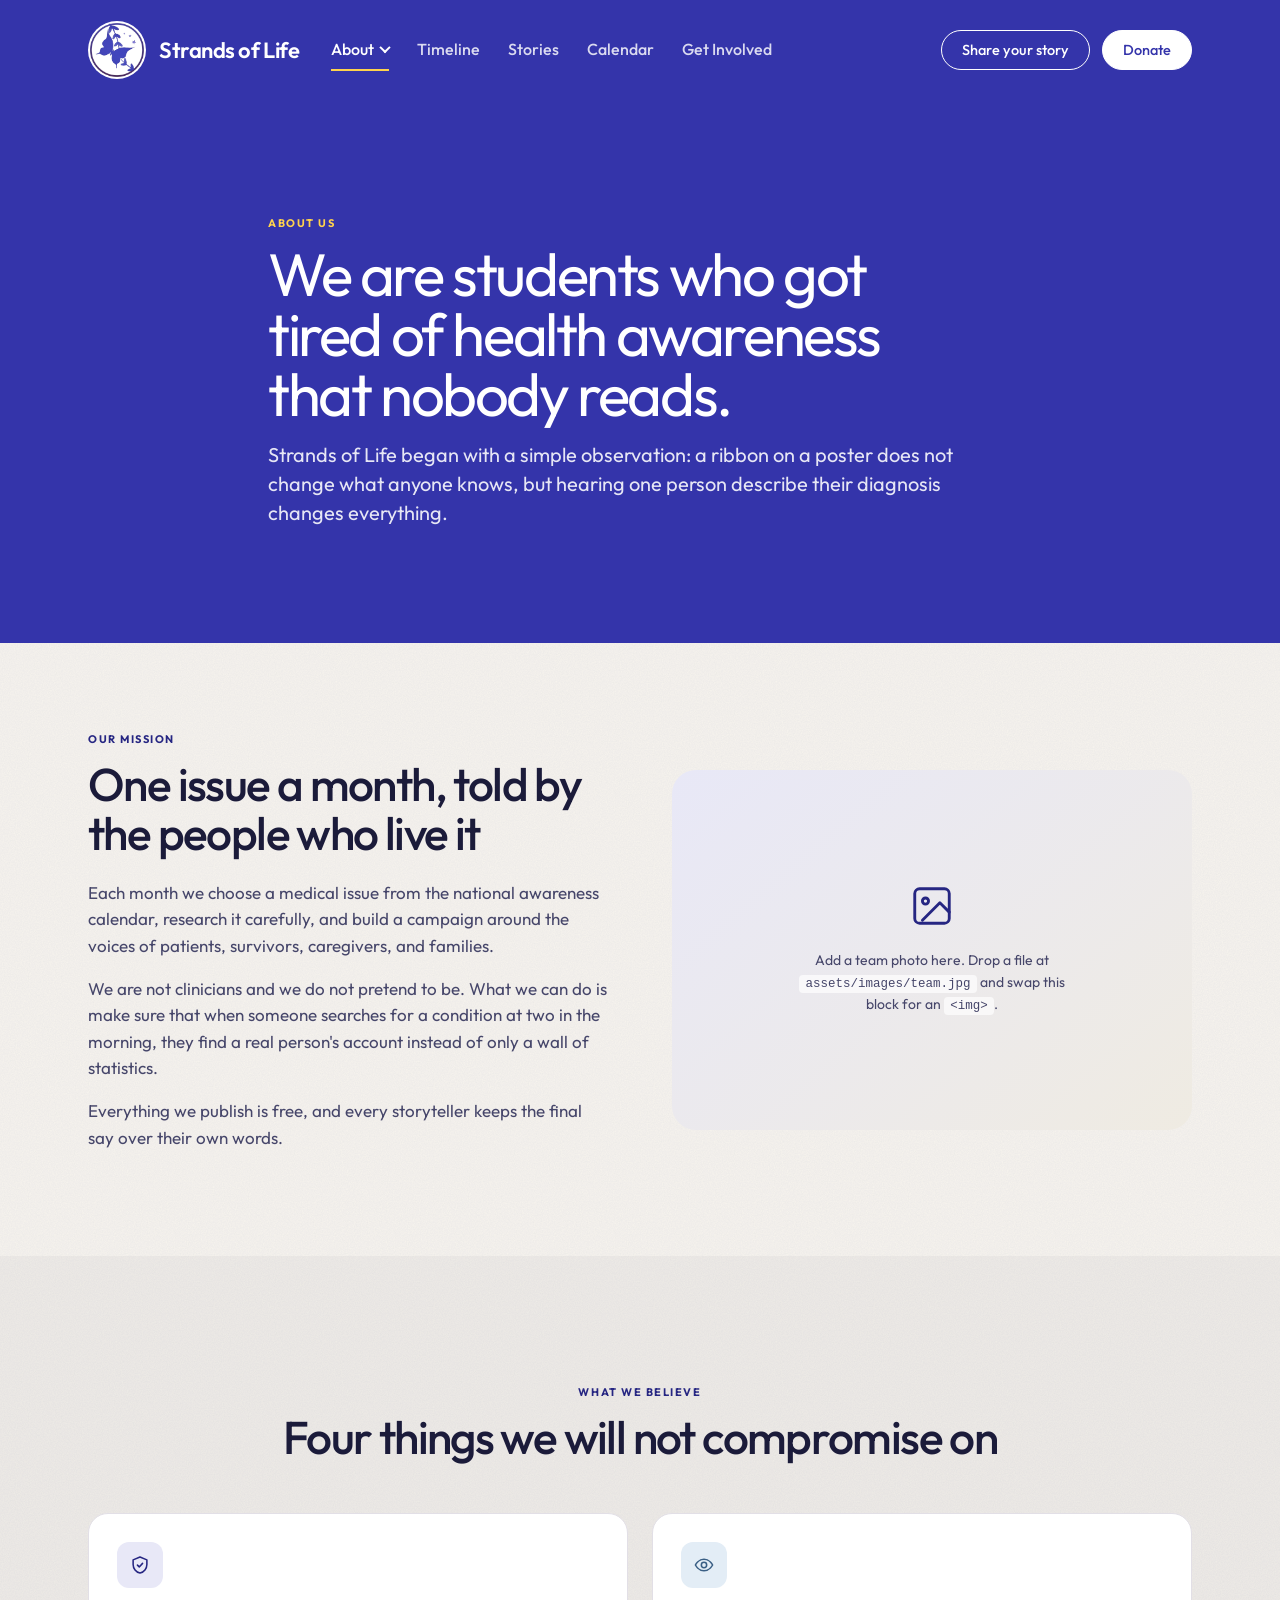
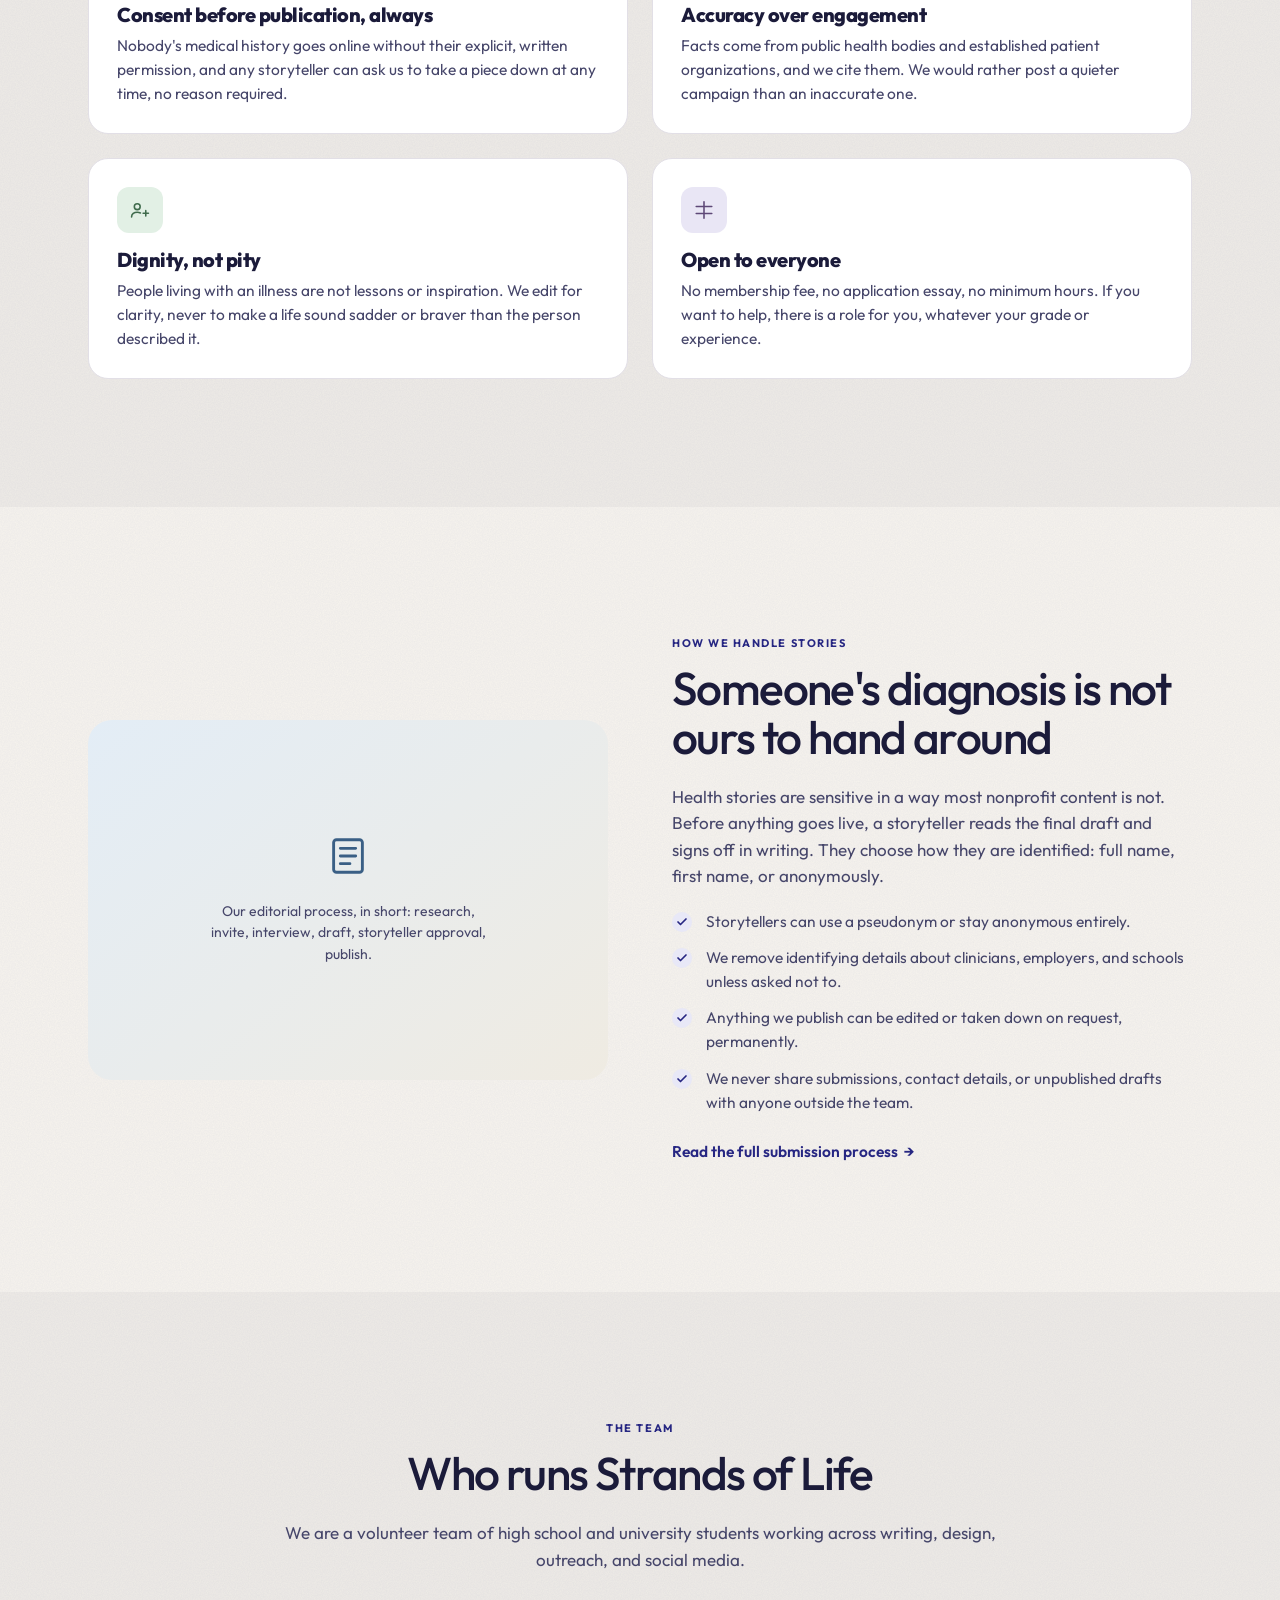
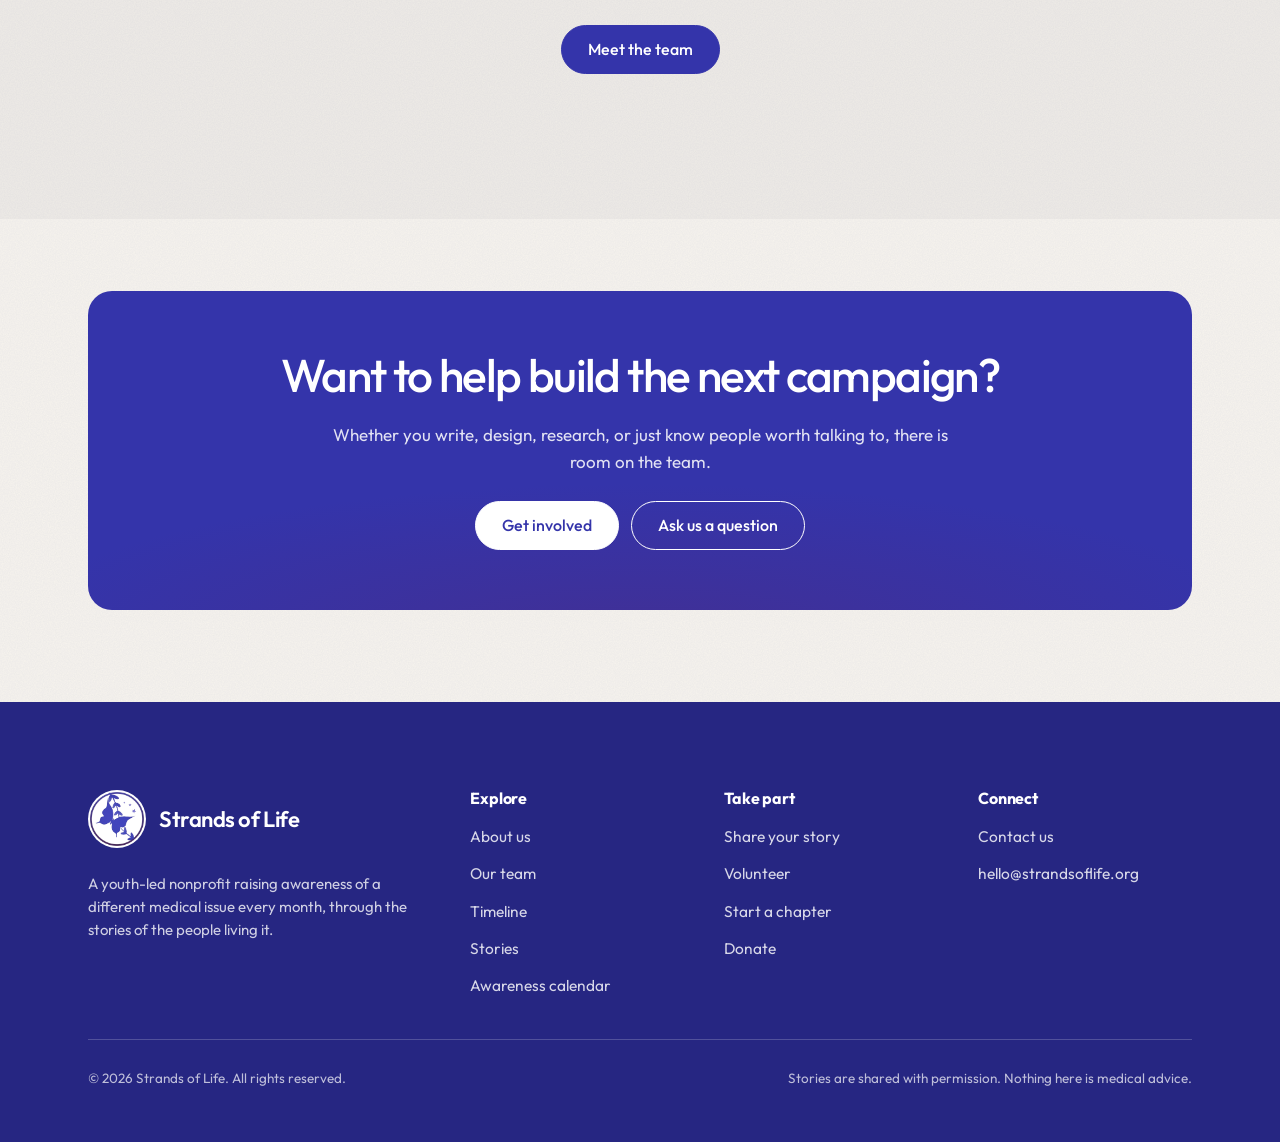
==== commit 0328b628: "Put Team under an About menu and take Contact out of the top bar About is now a dropdown (About us, " ====
--- a/about.html
+++ b/about.html
@@ -11,7 +11,7 @@
 <link rel="preconnect" href="https://fonts.gstatic.com" crossorigin>
 <link href="https://fonts.googleapis.com/css2?family=Outfit:wght@400;500;600;700;800&family=Libre+Baskerville:ital@1&display=swap" rel="stylesheet">
 <meta name="theme-color" content="#3434AA">
-<link rel="stylesheet" href="assets/css/style.css?v=9">
+<link rel="stylesheet" href="assets/css/style.css?v=11">
 </head>
 <body>
 
@@ -24,13 +24,17 @@
       Strands of Life
     </a>
     <ul class="nav-links">
-      <li><a href="about.html">About</a></li>
-      <li><a href="team.html">Team</a></li>
+      <li class="has-submenu">
+        <button type="button" class="nav-parent" aria-expanded="false" aria-controls="about-submenu">About</button>
+        <ul class="submenu" id="about-submenu">
+          <li><a href="about.html">About us</a></li>
+          <li><a href="team.html">Our team</a></li>
+        </ul>
+      </li>
       <li><a href="timeline.html">Timeline</a></li>
       <li><a href="stories.html">Stories</a></li>
       <li><a href="calendar.html">Calendar</a></li>
       <li><a href="get-involved.html">Get Involved</a></li>
-      <li><a href="contact.html">Contact</a></li>
       <li class="nav-only-mobile"><a href="share-your-story.html">Share your story</a></li>
       <li class="nav-only-mobile"><a href="get-involved.html">Join us</a></li>
       <li class="nav-only-mobile"><a href="https://hcb.hackclub.com/donations/start/strands-of-life" target="_blank" rel="noopener">Donate</a></li>
@@ -227,7 +231,7 @@
   </div>
 </footer>
 
-<script src="assets/js/main.js?v=3" defer></script>
+<script src="assets/js/main.js?v=4" defer></script>
 <script src="assets/js/analytics.js?v=2" defer></script>
 </body>
 </html>
--- a/assets/css/style.css
+++ b/assets/css/style.css
@@ -482,12 +482,12 @@
   .action-card:nth-child(1) { transform: rotate(-2deg); }
   .action-card:nth-child(3) { transform: rotate(2deg); }
 }
-@media (max-width: 1080px) {
+@media (max-width: 960px) {
   .nav-links { display: none; position: absolute; top: 100%; left: 0; right: 0; flex-direction: column; gap: 0; margin: 0; padding: 8px 20px 16px; background: var(--brand-deep); border-top: 1px solid rgba(255, 255, 255, 0.18); box-shadow: var(--shadow-md); }
   .nav-open .nav-links { display: flex; }
   .nav { position: relative; }
   .nav-links a { display: block; width: 100%; padding: 14px 0; border-bottom: 1px solid rgba(255, 255, 255, 0.18); font-size: 17px; color: #fff; }
-  .nav-links li:last-child a { border-bottom: none; }
+  .nav-links > li:last-child > a { border-bottom: none; }
   .nav-toggle { display: block; }
   .nav-actions .btn { display: none; }
   .nav-only-mobile { display: list-item; }
@@ -540,7 +540,7 @@
 /* The Team link and Donate button made the nav one item longer; keep every
    label on one line and tighten the spacing before the mobile menu takes over. */
 .nav-links a { white-space: nowrap; }
-@media (max-width: 1240px) and (min-width: 1081px) {
+@media (max-width: 1240px) and (min-width: 961px) {
   .nav-links { gap: 18px; }
   .nav-actions { gap: 8px; }
   .nav-actions .btn-sm { padding: 9px 15px; }
@@ -594,3 +594,30 @@
   .tl-photo { width: calc(100% + 40px); margin: -22px -20px 18px; }
   .tl-thumbs { grid-template-columns: repeat(2, 1fr); }
 }
+
+/* ---------- About submenu ---------- */
+/* "About" is a <button> that opens About us / Our team, styled to match the
+   links beside it. On desktop the menu is a white card under the bar; inside
+   the mobile menu it becomes an indented list. */
+.nav-parent { font: inherit; font-size: 16px; font-weight: 500; color: rgba(255, 255, 255, 0.82); background: none; border: none; border-bottom: 2px solid transparent; padding: 8px 0; cursor: pointer; display: inline-flex; align-items: center; gap: 7px; white-space: nowrap; transition: color 0.15s ease, border-color 0.15s ease; }
+.nav-parent::after { content: ""; width: 6px; height: 6px; border-right: 2px solid currentColor; border-bottom: 2px solid currentColor; transform: rotate(45deg) translate(-1px, -1px); transition: transform 0.18s ease; }
+.nav-parent:hover, .has-submenu.is-open .nav-parent { color: #fff; }
+.has-submenu.is-current .nav-parent { color: #fff; border-bottom-color: var(--gold); }
+.has-submenu.is-open .nav-parent::after { transform: rotate(-135deg) translate(-2px, -2px); }
+.has-submenu { position: relative; }
+.submenu { position: absolute; top: calc(100% + 10px); left: -14px; min-width: 180px; list-style: none; margin: 0; padding: 8px; background: var(--paper); border: 1px solid var(--line); border-radius: var(--radius-md); box-shadow: var(--shadow-md); opacity: 0; visibility: hidden; transform: translateY(-6px); transition: opacity 0.16s ease 0.2s, transform 0.16s ease 0.2s, visibility 0s linear 0.36s; z-index: 20; }
+/* Bridges the 10px gap so moving the pointer down from "About" doesn't close it. */
+.submenu::before { content: ""; position: absolute; left: 0; right: 0; top: -14px; height: 14px; }
+.has-submenu.is-open .submenu, .has-submenu:hover .submenu, .has-submenu:focus-within .submenu { opacity: 1; visibility: visible; transform: translateY(0); transition: opacity 0.16s ease 0s, transform 0.16s ease 0s, visibility 0s linear 0s; }
+.nav-links .submenu a { display: block; padding: 9px 12px; border-radius: var(--radius-sm); border-bottom: none; font-size: 15px; color: var(--ink); }
+.nav-links .submenu a:hover, .nav-links .submenu a[aria-current="page"] { background: var(--accent-tint); color: var(--accent-dark); }
+@media (max-width: 960px) {
+  .has-submenu { width: 100%; }
+  .nav-parent { width: 100%; justify-content: space-between; padding: 14px 0; border-bottom: 1px solid rgba(255, 255, 255, 0.18); font-size: 17px; color: #fff; }
+  .has-submenu.is-current .nav-parent { border-bottom-color: rgba(255, 255, 255, 0.18); }
+  .submenu::before { display: none; }
+  .submenu { position: static; display: none; opacity: 1; visibility: visible; transform: none; transition: none; min-width: 0; background: none; border: none; box-shadow: none; padding: 0 0 0 16px; }
+  .has-submenu.is-open .submenu { display: block; }
+  .nav-links .submenu a { font-size: 15.5px; padding: 12px 0; border-bottom: 1px solid rgba(255, 255, 255, 0.18); border-radius: 0; color: rgba(255, 255, 255, 0.85); }
+  .nav-links .submenu a:hover, .nav-links .submenu a[aria-current="page"] { background: none; color: #fff; }
+}
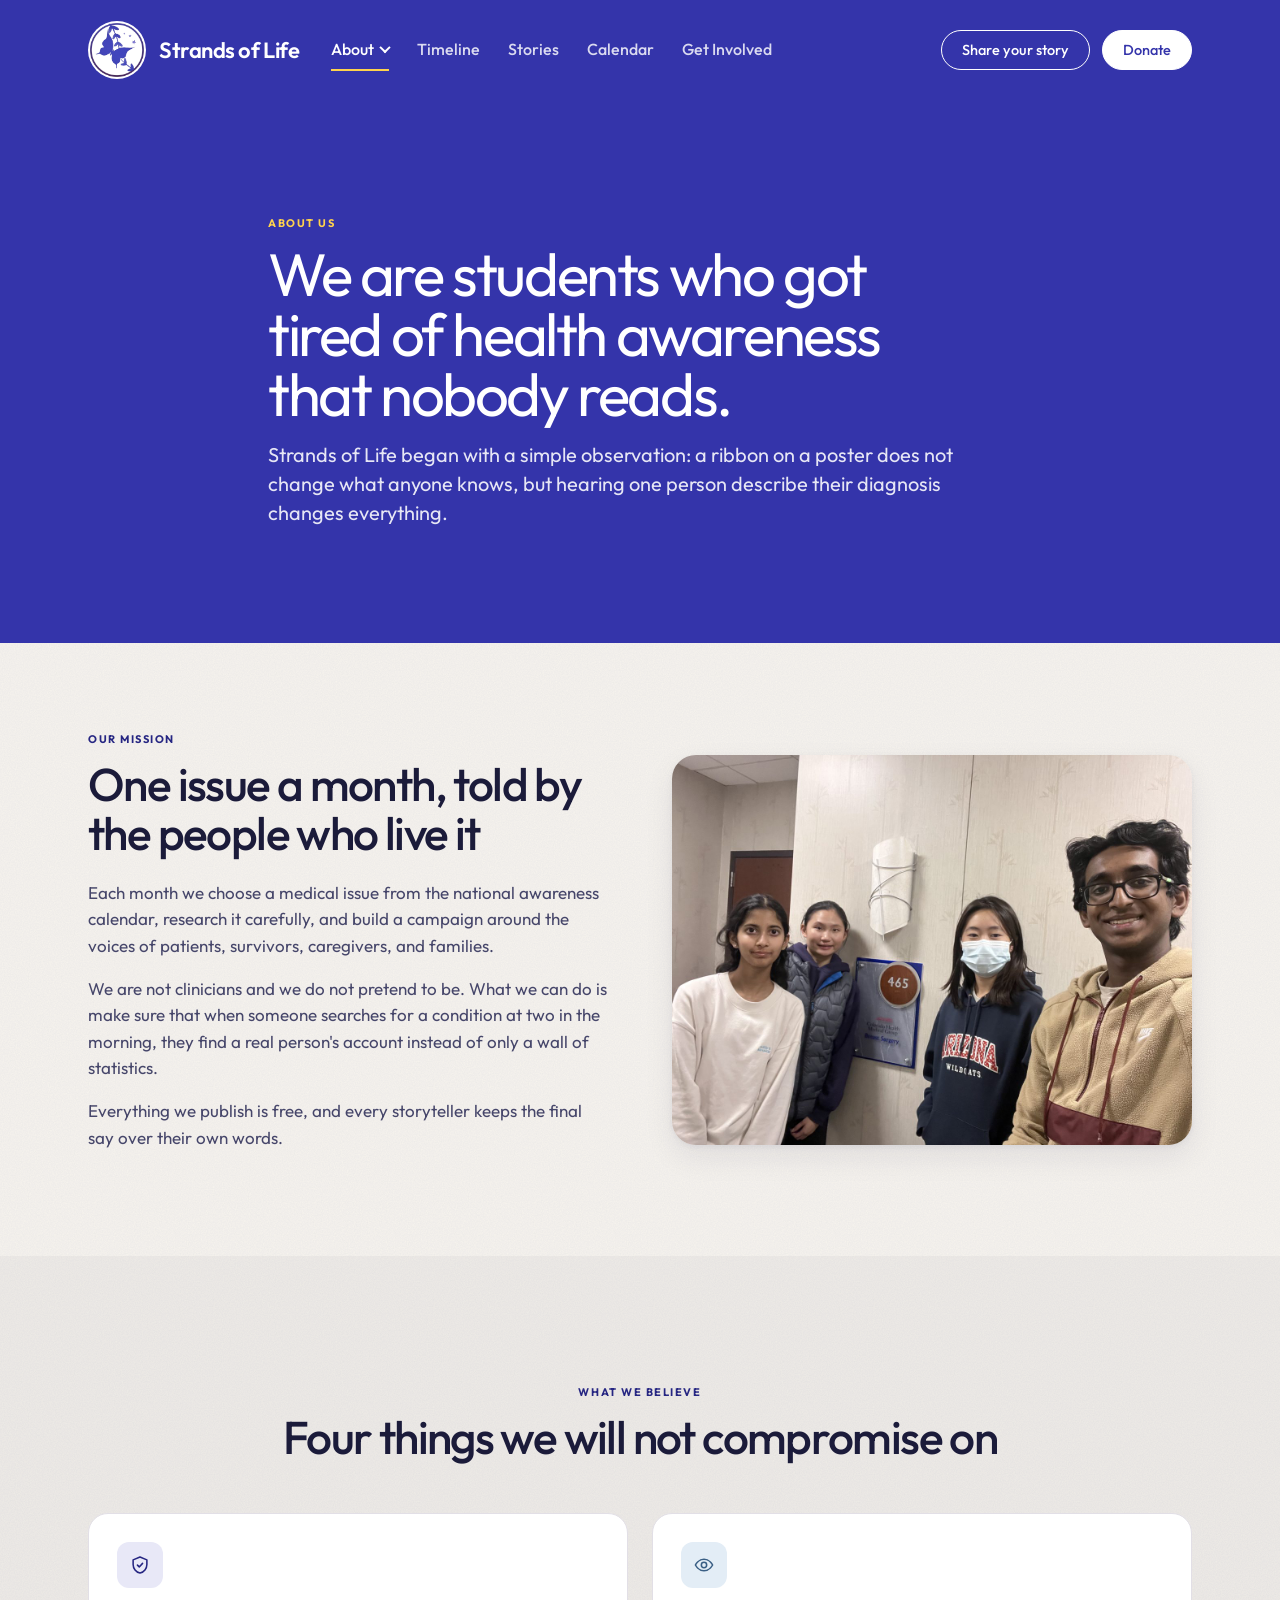
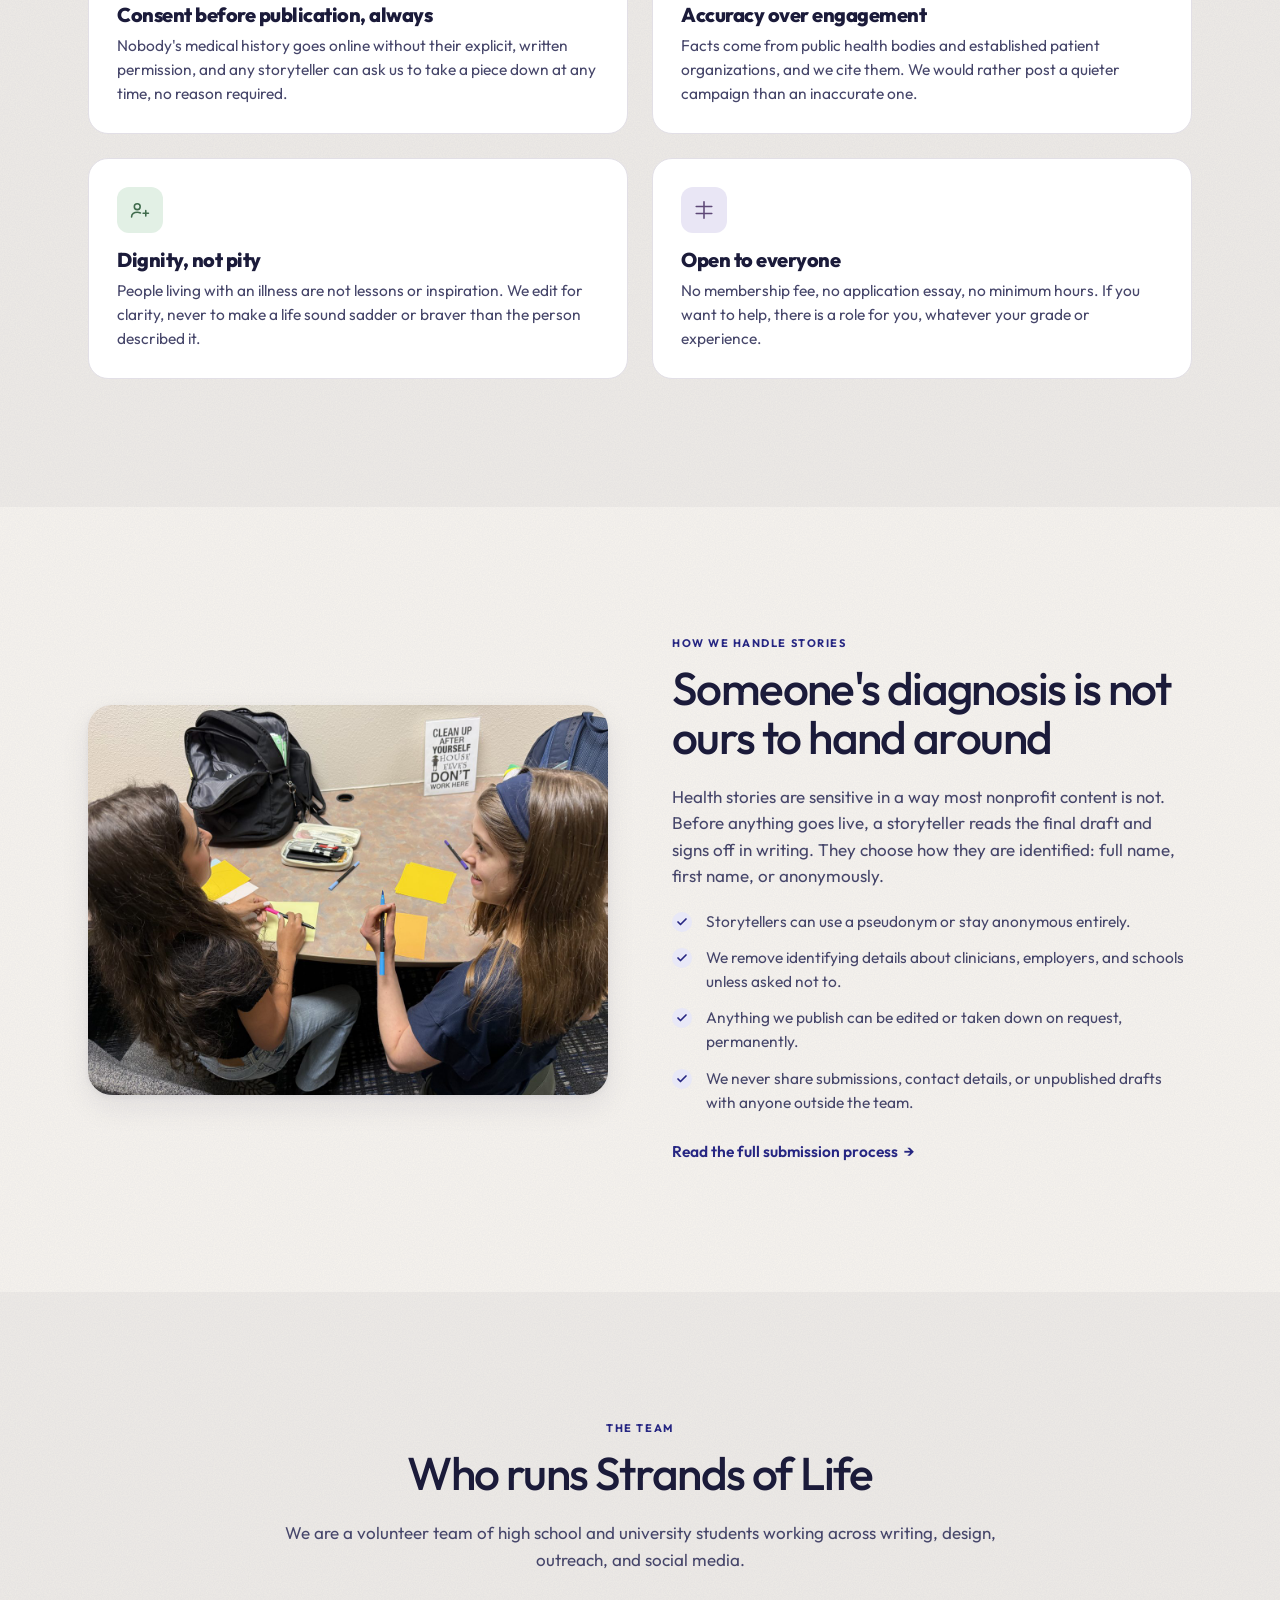
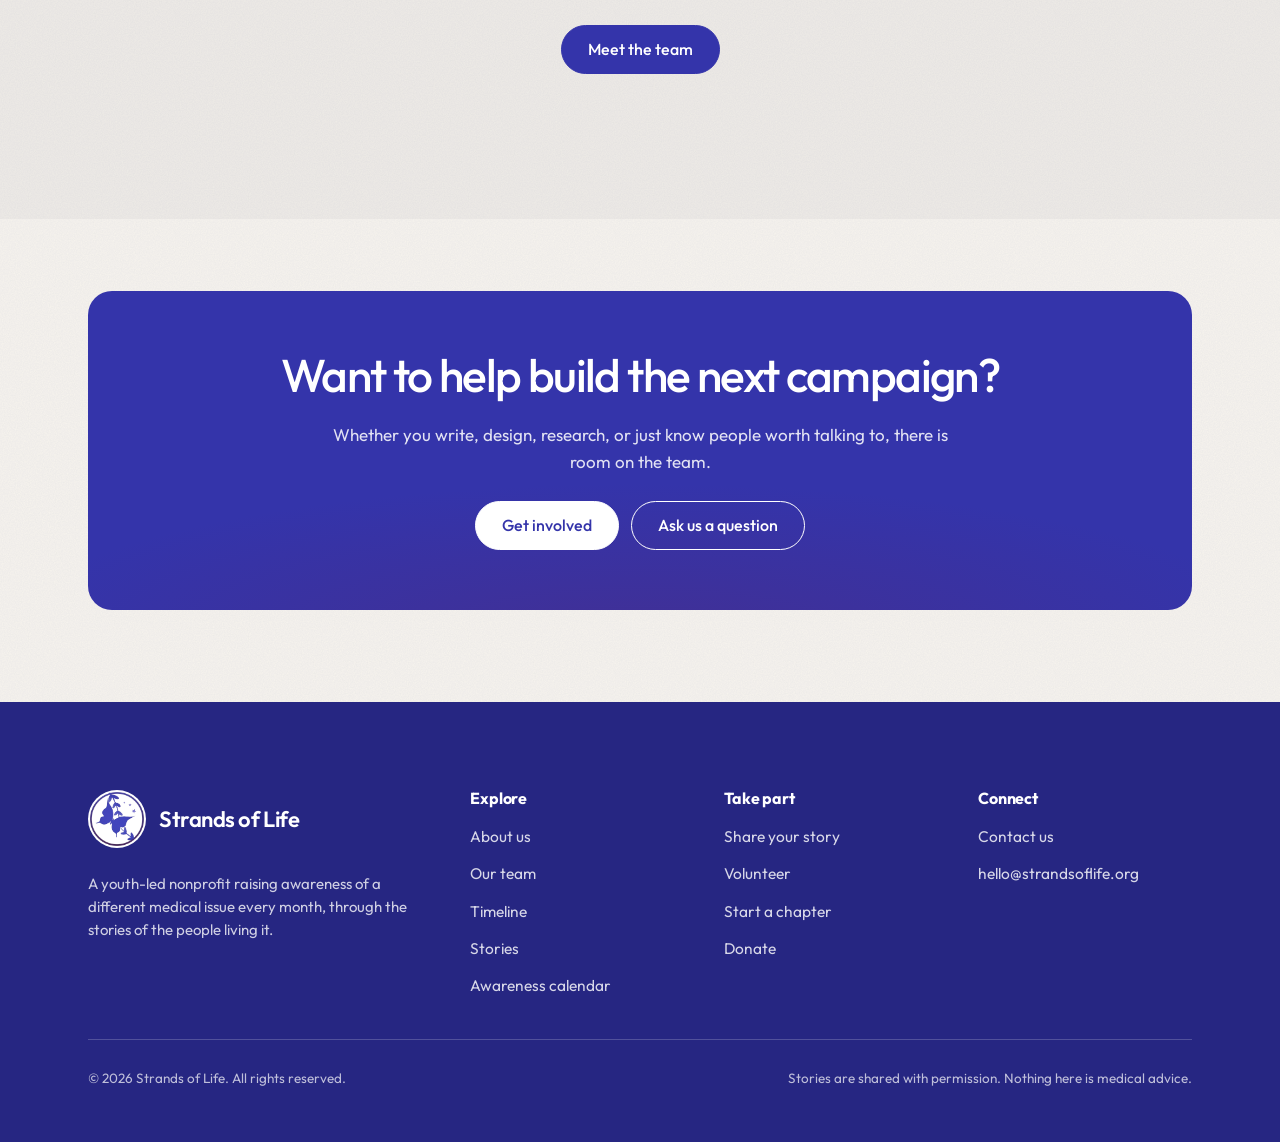
==== commit d00a5270: "Add club photos across the site, Marlow's headshot, and click-to-read bios - Team: Marlow Ryberg's h" ====
--- a/about.html
+++ b/about.html
@@ -11,7 +11,7 @@
 <link rel="preconnect" href="https://fonts.gstatic.com" crossorigin>
 <link href="https://fonts.googleapis.com/css2?family=Outfit:wght@400;500;600;700;800&family=Libre+Baskerville:ital@1&display=swap" rel="stylesheet">
 <meta name="theme-color" content="#3434AA">
-<link rel="stylesheet" href="assets/css/style.css?v=11">
+<link rel="stylesheet" href="assets/css/style.css?v=15">
 </head>
 <body>
 
@@ -66,16 +66,7 @@
         <p>We are not clinicians and we do not pretend to be. What we can do is make sure that when someone searches for a condition at two in the morning, they find a real person's account instead of only a wall of statistics.</p>
         <p>Everything we publish is free, and every storyteller keeps the final say over their own words.</p>
       </div>
-      <div class="split-media">
-        <div>
-          <svg width="46" height="46" viewBox="0 0 24 24" fill="none" xmlns="http://www.w3.org/2000/svg">
-            <rect x="3" y="3" width="18" height="18" rx="2.5" stroke="currentColor" stroke-width="1.5"/>
-            <circle cx="8.6" cy="9.4" r="1.6" stroke="currentColor" stroke-width="1.5"/>
-            <path d="M21 15.2l-4.9-4.9L7 19.4" stroke="currentColor" stroke-width="1.5" stroke-linecap="round" stroke-linejoin="round"/>
-          </svg>
-          <p>Add a team photo here. Drop a file at <code>assets/images/team.jpg</code> and swap this block for an <code>&lt;img&gt;</code>.</p>
-        </div>
-      </div>
+      <img class="split-photo" src="assets/images/timeline/care-packages/1.jpg" width="1280" height="960" loading="lazy" decoding="async" alt="Strands of Life members at the UCHealth breast surgery clinic, donating the care packages they made">
     </div>
   </section>
 
@@ -136,15 +127,7 @@
 
   <section class="section">
     <div class="container split">
-      <div class="split-media" style="background: linear-gradient(140deg, var(--sky-tint), var(--bg-alt)); color: #3A5F85;">
-        <div>
-          <svg width="46" height="46" viewBox="0 0 24 24" fill="none" xmlns="http://www.w3.org/2000/svg">
-            <path d="M6 3.5h12a1.5 1.5 0 0 1 1.5 1.5v14a1.5 1.5 0 0 1-1.5 1.5H6A1.5 1.5 0 0 1 4.5 19V5A1.5 1.5 0 0 1 6 3.5Z" stroke="currentColor" stroke-width="1.5"/>
-            <path d="M8 8h8M8 12h8M8 16h5" stroke="currentColor" stroke-width="1.5" stroke-linecap="round"/>
-          </svg>
-          <p>Our editorial process, in short: research, invite, interview, draft, storyteller approval, publish.</p>
-        </div>
-      </div>
+      <img class="split-photo" src="assets/images/timeline/care-packages/3.jpg" width="1280" height="960" loading="lazy" decoding="async" alt="Two club members writing notes to go in care packages">
       <div>
         <p class="eyebrow">How we handle stories</p>
         <h2>Someone's diagnosis is not ours to hand around</h2>
@@ -231,7 +214,7 @@
   </div>
 </footer>
 
-<script src="assets/js/main.js?v=4" defer></script>
+<script src="assets/js/main.js?v=5" defer></script>
 <script src="assets/js/analytics.js?v=2" defer></script>
 </body>
 </html>
--- a/assets/css/style.css
+++ b/assets/css/style.css
@@ -621,3 +621,49 @@
   .nav-links .submenu a { font-size: 15.5px; padding: 12px 0; border-bottom: 1px solid rgba(255, 255, 255, 0.18); border-radius: 0; color: rgba(255, 255, 255, 0.85); }
   .nav-links .submenu a:hover, .nav-links .submenu a[aria-current="page"] { background: none; color: #fff; }
 }
+/* A member's bio, in their own words, printed under their role. */
+.team-bio { margin-top: 10px; }
+.team-bio p { font-size: 14.5px; line-height: 1.55; color: var(--ink-soft); margin: 0; }
+/* For a mix of portrait and landscape photos: square thumbnails crop both evenly. */
+.tl-thumbs-square img { aspect-ratio: 1; }
+
+/* ---------- Photos ---------- */
+/* A photograph in a .split, in place of the old .split-media panel. */
+.split-photo { display: block; width: 100%; height: auto; aspect-ratio: 4 / 3; object-fit: cover; border-radius: var(--radius-photo); box-shadow: var(--shadow-md); }
+/* Homepage photo break: one full-bleed photograph, nothing written on it. */
+.photo-break { margin: 0; }
+.photo-break img { display: block; width: 100%; height: clamp(260px, 42vw, 560px); object-fit: cover; object-position: center 35%; }
+
+/* ---------- Team bios (click the photo) ---------- */
+/* Ported from the ABLE Initiatives team page. main.js wraps each photo that
+   has a bio in a .bio-trigger button and hides the printed bio. */
+.team-card.bio-live .team-bio { display: none; }
+.bio-trigger { display: block; width: 100%; padding: 0; border: none; background: none; font: inherit; color: inherit; text-align: inherit; cursor: pointer; }
+.bio-trigger .avatar::after { content: "Read bio"; position: absolute; left: 0; right: 0; bottom: 0; padding: 22px 8px 10px; background: linear-gradient(to top, rgba(23, 23, 86, 0.9), rgba(23, 23, 86, 0)); color: #fff; font-family: var(--font-body); font-size: 13px; font-weight: 600; letter-spacing: 0; text-align: center; opacity: 0; transition: opacity 0.18s ease; }
+.bio-trigger:hover .avatar::after, .bio-trigger:focus-visible .avatar::after { opacity: 1; }
+.bio-trigger .avatar img { transition: transform 0.3s ease; }
+.bio-trigger:hover .avatar img { transform: scale(1.04); }
+@media (hover: none) { .bio-trigger .avatar::after { opacity: 1; } }
+
+.bio-dialog { width: 100%; max-width: min(460px, calc(100vw - 32px)); max-height: 94vh; padding: 0; border: none; background: transparent; overflow: visible; }
+.bio-dialog::backdrop { background: rgba(23, 23, 86, 0.62); }
+/* The panel's colour is what the photo fades into, so it matches the
+   gradient's end stop on .bio-content. */
+.bio-panel { position: relative; overflow: hidden; border-radius: var(--radius-lg); background: var(--brand-darkest); box-shadow: 0 24px 60px rgba(23, 23, 86, 0.45); max-height: 94vh; overflow-y: auto; }
+.bio-media { display: block; font-size: 0; }
+.bio-photo { display: block; width: 100%; height: auto; max-height: 62vh; object-fit: contain; }
+.bio-initials { display: flex; aspect-ratio: 1; align-items: center; justify-content: center; font-family: var(--font-display); font-size: 150px; font-weight: 700; line-height: 1; color: rgba(255, 255, 255, 0.16); }
+.bio-content { position: relative; margin-top: -210px; padding: 150px 34px 34px; background: linear-gradient(to bottom, rgba(23, 23, 86, 0) 0px, rgba(23, 23, 86, 0.5) 62px, rgba(23, 23, 86, 0.88) 112px, #171756 150px); }
+.bio-panel.no-art .bio-content { margin-top: 0; padding-top: 38px; background: none; }
+.bio-name { color: var(--gold); font-size: 27px; margin: 0 0 4px; }
+.bio-role { color: rgba(255, 255, 255, 0.85); font-size: 12.5px; font-weight: 600; letter-spacing: 0.1em; text-transform: uppercase; margin: 0 0 18px; }
+.bio-text { color: rgba(255, 255, 255, 0.9); font-size: 15.5px; line-height: 1.7; }
+.bio-text p { margin: 0 0 0.9em; color: inherit; font-size: inherit; line-height: inherit; }
+.bio-text p:last-child { margin-bottom: 0; }
+.bio-close { position: absolute; top: 14px; right: 14px; z-index: 2; width: 32px; height: 32px; border-radius: 50%; border: none; background: rgba(23, 23, 86, 0.6); color: #fff; font-size: 19px; line-height: 1; cursor: pointer; display: flex; align-items: center; justify-content: center; transition: background 0.15s ease; }
+.bio-close:hover { background: rgba(23, 23, 86, 0.85); }
+@media (max-width: 560px) {
+  .bio-content { padding: 140px 24px 28px; }
+  .bio-name { font-size: 23px; }
+  .bio-initials { font-size: 120px; }
+}
